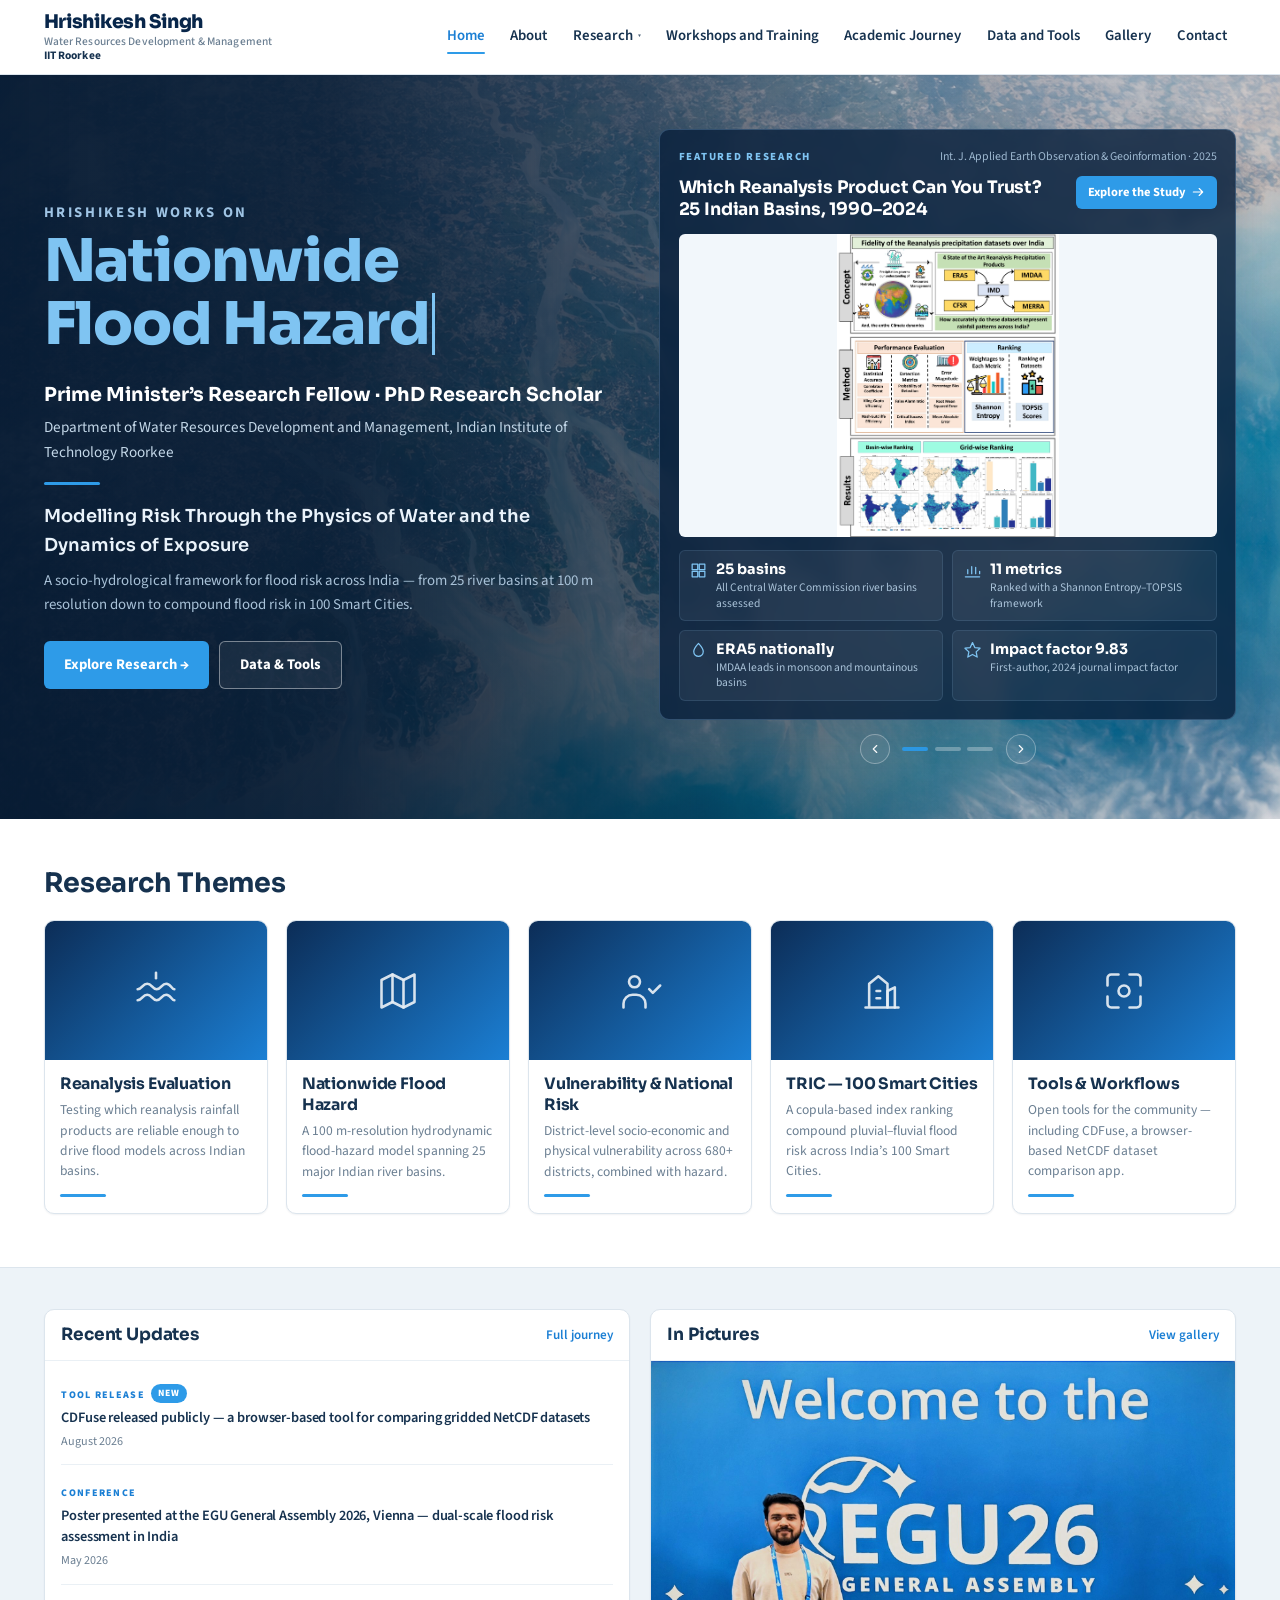
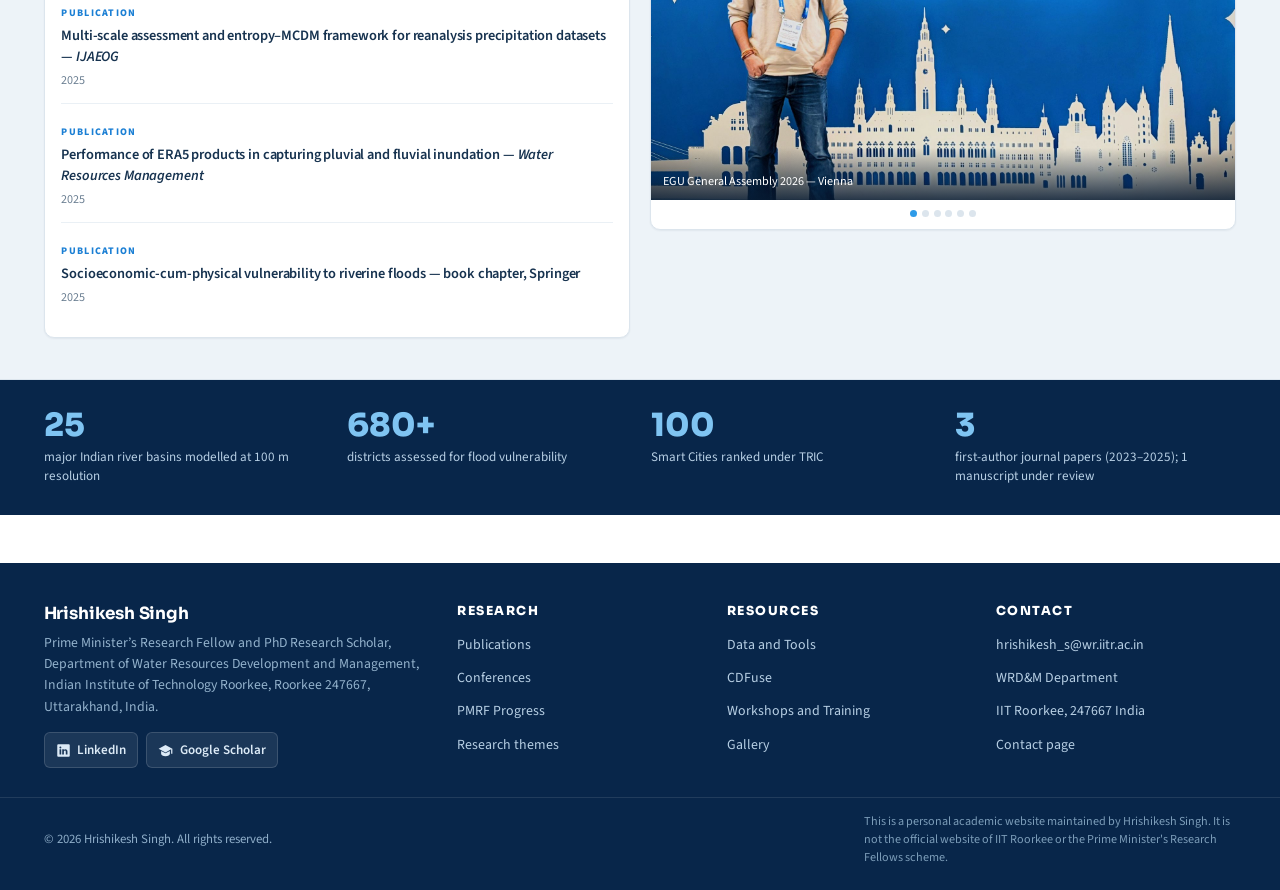
==== index.html @ 4cdbd637 "Rebuild the site in the CRaWL lab visual language Adopts the lab site's design system across all ten" ====
<!DOCTYPE html>
<html lang="en">
<head>
<meta charset="UTF-8">
<meta name="viewport" content="width=device-width, initial-scale=1.0">
<title>Hrishikesh Singh — PMRF Scholar, IIT Roorkee</title>
<meta name="description" content="Personal academic website of Hrishikesh Singh, Prime Minister's Research Fellow and PhD scholar, Department of Water Resources Development and Management, IIT Roorkee. Flood-risk modelling, hydrodynamic simulation and socio-hydrological vulnerability across India.">
<link rel="stylesheet" href="css/style.css">
</head>
<body>
<header class="site-header">
  <div class="nav-inner">
    <div class="site-title">
      <a href="index.html">Hrishikesh Singh</a>
      <span class="affil">Water Resources Development &amp; Management<br><b>IIT Roorkee</b></span>
    </div>
    <button class="nav-toggle" aria-label="Toggle navigation" aria-expanded="false">&#9776;</button>
    <nav class="main-nav">
      <ul>
        <li><a href="index.html" class="active">Home</a></li>
        <li><a href="about.html">About</a></li>
        <li class="has-dropdown">
          <button type="button" class="dropdown-toggle" aria-expanded="false" aria-haspopup="true">Research <span class="caret" aria-hidden="true">&#9662;</span></button>
          <ul class="dropdown-menu">
            <li><a href="publications.html">Publications</a></li>
            <li><a href="conferences.html">Conferences</a></li>
            <li><a href="pmrf-progress.html">PMRF Progress</a></li>
          </ul>
        </li>
        <li><a href="workshops.html">Workshops and Training</a></li>
        <li><a href="academic-journey.html">Academic Journey</a></li>
        <li><a href="data-tools.html">Data and Tools</a></li>
        <li><a href="gallery.html">Gallery</a></li>
        <li><a href="contact.html">Contact</a></li>
      </ul>
    </nav>
  </div>
</header>

<main id="main" class="home-main">

<!-- ===================== Hero ===================== -->
<section class="hero-photo" style="--hero-img: url('/assets/header.png');">
  <div class="hero-photo-inner">

    <div>
      <h1 class="kinetic">
        <span class="kinetic-eyebrow">Hrishikesh works on</span>
        <span class="kinetic-line" id="heroRotate" aria-hidden="true"
              data-phrases='["Nationwide Flood Hazard","Hydrodynamic Flood Modelling","Socio-hydrological Vulnerability","Compound Urban Flood Risk","Hydroclimatic Extremes"]'>Nationwide Flood Hazard</span>
      </h1>
      <p class="sr-only">Hrishikesh Singh works on nationwide flood hazard modelling, hydrodynamic flood simulation, socio-hydrological vulnerability, compound urban flood risk, and hydroclimatic extremes.</p>

      <p class="hero-name">Prime Minister&rsquo;s Research Fellow &middot; PhD Research Scholar</p>
      <p class="hero-position">Department of Water Resources Development and Management, Indian Institute of Technology Roorkee</p>
      <hr class="hero-rule">
      <p class="hero-keywords">Modelling Risk Through the Physics of Water and the Dynamics of Exposure</p>
      <p class="hero-caption">A socio-hydrological framework for flood risk across India &mdash; from 25 river basins at 100&nbsp;m resolution down to compound flood risk in 100 Smart Cities.</p>

      <div class="hero-cta">
        <a href="publications.html" class="primary">Explore Research &rarr;</a>
        <a href="data-tools.html" class="outline">Data &amp; Tools</a>
      </div>
    </div>

    <!-- Featured research deck -->
    <div class="featured-deck">

      <article class="featured is-active" data-title="Reanalysis precipitation datasets over Indian basins">
        <div class="featured-body">
          <div class="featured-head">
            <span class="kicker">Featured Research</span>
            <span class="ref">Int. J. Applied Earth Observation &amp; Geoinformation &middot; 2025</span>
          </div>
          <div class="featured-title-row">
            <h2>Which Reanalysis Product Can You Trust?<br>25 Indian Basins, 1990&ndash;2024</h2>
            <a class="cta" href="https://doi.org/10.1016/j.jag.2025.104919" target="_blank" rel="noopener">Explore the Study
              <svg viewBox="0 0 24 24" fill="none" stroke="currentColor" stroke-width="2" stroke-linecap="round" stroke-linejoin="round"><path d="M4 12h16M14 6l6 6-6 6"/></svg></a>
          </div>
          <figure class="featured-figure">
            <img loading="lazy" decoding="async" src="assets/featured-research/ijaeog-figure.jpg" alt="Ranking of reanalysis precipitation datasets across Indian river basins" onerror="this.style.display='none'; this.nextElementSibling.style.display='flex';">
            <div class="fig-fallback">Figure &mdash; Singh &amp; Mohanty (2025), IJAEOG</div>
          </figure>
          <div class="stat-grid">
            <div class="stat">
              <svg viewBox="0 0 24 24" fill="none" stroke="currentColor" stroke-width="1.6" stroke-linecap="round" stroke-linejoin="round"><path d="M4 4h7v7H4zM13 4h7v7h-7zM4 13h7v7H4zM13 13h7v7h-7z"/></svg>
              <div><b>25 basins</b><span>All Central Water Commission river basins assessed</span></div>
            </div>
            <div class="stat">
              <svg viewBox="0 0 24 24" fill="none" stroke="currentColor" stroke-width="1.6" stroke-linecap="round" stroke-linejoin="round"><path d="M3 20h18M6 16v-5M11 16V7M16 16v-8M21 16v-3"/></svg>
              <div><b>11 metrics</b><span>Ranked with a Shannon Entropy&ndash;TOPSIS framework</span></div>
            </div>
            <div class="stat">
              <svg viewBox="0 0 24 24" fill="none" stroke="currentColor" stroke-width="1.6" stroke-linecap="round" stroke-linejoin="round"><path d="M12 3s6 6.4 6 10.4A6 6 0 016 13.4C6 9.4 12 3 12 3z"/></svg>
              <div><b>ERA5 nationally</b><span>IMDAA leads in monsoon and mountainous basins</span></div>
            </div>
            <div class="stat">
              <svg viewBox="0 0 24 24" fill="none" stroke="currentColor" stroke-width="1.6" stroke-linecap="round" stroke-linejoin="round"><path d="M12 2l2.9 6.3 6.6.8-4.9 4.6 1.3 6.6L12 17l-5.9 3.3 1.3-6.6L2.5 9.1l6.6-.8z"/></svg>
              <div><b>Impact factor 9.83</b><span>First-author, 2024 journal impact factor</span></div>
            </div>
          </div>
        </div>
      </article>

      <article class="featured" data-title="ERA5 for pluvial and fluvial inundation">
        <div class="featured-body">
          <div class="featured-head">
            <span class="kicker">Featured Research</span>
            <span class="ref">Water Resources Management &middot; 2025</span>
          </div>
          <div class="featured-title-row">
            <h2>Can ERA5 Reproduce Pluvial and Fluvial Inundation?<br>Resource-Constrained Flood-Prone Watersheds</h2>
            <a class="cta" href="https://doi.org/10.1007/s11269-025-04257-9" target="_blank" rel="noopener">Explore the Study
              <svg viewBox="0 0 24 24" fill="none" stroke="currentColor" stroke-width="2" stroke-linecap="round" stroke-linejoin="round"><path d="M4 12h16M14 6l6 6-6 6"/></svg></a>
          </div>
          <figure class="featured-figure">
            <img loading="lazy" decoding="async" src="assets/featured-research/wrm-figure.jpg" alt="Design flood hazard maps derived from ERA5 rainfall and GloFAS discharge" onerror="this.style.display='none'; this.nextElementSibling.style.display='flex';">
            <div class="fig-fallback">Figure &mdash; Singh &amp; Mohanty (2025), Water Resources Management</div>
          </figure>
          <div class="stat-grid">
            <div class="stat">
              <svg viewBox="0 0 24 24" fill="none" stroke="currentColor" stroke-width="1.6" stroke-linecap="round" stroke-linejoin="round"><circle cx="10.5" cy="10.5" r="6.5"/><path d="M15.5 15.5L21 21"/></svg>
              <div><b>Hit rate &gt; 0.8</b><span>Simulated extents validated against MODIS imagery</span></div>
            </div>
            <div class="stat">
              <svg viewBox="0 0 24 24" fill="none" stroke="currentColor" stroke-width="1.6" stroke-linecap="round" stroke-linejoin="round"><path d="M2 16c2.5 0 2.5-3 5-3s2.5 3 5 3 2.5-3 5-3 2.5 3 5 3"/><path d="M2 9c2.5 0 2.5-3 5-3s2.5 3 5 3 2.5-3 5-3 2.5 3 5 3"/></svg>
              <div><b>50, 100, 200 yr</b><span>Design flood-hazard maps as depth and momentum</span></div>
            </div>
            <div class="stat">
              <svg viewBox="0 0 24 24" fill="none" stroke="currentColor" stroke-width="1.6" stroke-linecap="round" stroke-linejoin="round"><rect x="3" y="4" width="18" height="17" rx="2"/><path d="M3 9h18M8 2v4M16 2v4"/></svg>
              <div><b>3 flood events</b><span>2006, 2008 and 2011 reconstructed in LISFLOOD-FP</span></div>
            </div>
            <div class="stat">
              <svg viewBox="0 0 24 24" fill="none" stroke="currentColor" stroke-width="1.6" stroke-linecap="round" stroke-linejoin="round"><path d="M4 19V5M4 19h16"/><path d="M8 15l3.5-4 3 2.5L20 7"/></svg>
              <div><b>ERA5 + GloFAS</b><span>Rainfall and discharge tested against station records</span></div>
            </div>
          </div>
        </div>
      </article>

      <article class="featured" data-title="Compound flood risk across 100 Smart Cities">
        <div class="featured-body">
          <div class="featured-head">
            <span class="kicker">Featured Research</span>
            <span class="ref">TRIC &middot; Under internal review</span>
          </div>
          <div class="featured-title-row">
            <h2>Ranking India&rsquo;s 100 Smart Cities by Flood Risk<br>A Tier-Based Compound Risk Index</h2>
            <a class="cta" href="about.html#research-themes">Read the Theme
              <svg viewBox="0 0 24 24" fill="none" stroke="currentColor" stroke-width="2" stroke-linecap="round" stroke-linejoin="round"><path d="M4 12h16M14 6l6 6-6 6"/></svg></a>
          </div>
          <figure class="featured-figure">
            <img loading="lazy" decoding="async" src="assets/featured-research/tric-figure.jpg" alt="Tier-based compound flood risk ranking of India's 100 Smart Cities" onerror="this.style.display='none'; this.nextElementSibling.style.display='flex';">
            <div class="fig-fallback">TRIC &mdash; Tier-based Risk Index for Cities</div>
          </figure>
          <div class="stat-grid">
            <div class="stat">
              <svg viewBox="0 0 24 24" fill="none" stroke="currentColor" stroke-width="1.6" stroke-linecap="round" stroke-linejoin="round"><path d="M3 21h18M5 21V8l5-4 5 4v13M9 21v-4h2v4"/><path d="M15 21V11l4-2v12"/></svg>
              <div><b>100 cities</b><span>Every Indian Smart City ranked on compound flood risk</span></div>
            </div>
            <div class="stat">
              <svg viewBox="0 0 24 24" fill="none" stroke="currentColor" stroke-width="1.6" stroke-linecap="round" stroke-linejoin="round"><circle cx="12" cy="6" r="3"/><path d="M6 21v-3a6 6 0 0112 0v3"/></svg>
              <div><b>10.35 million</b><span>People (7.64%) in High to Very High hazard zones</span></div>
            </div>
            <div class="stat">
              <svg viewBox="0 0 24 24" fill="none" stroke="currentColor" stroke-width="1.6" stroke-linecap="round" stroke-linejoin="round"><circle cx="12" cy="12" r="9"/><path d="M12 7v10M9.5 9.5h5M9.5 14.5h5"/></svg>
              <div><b>US$147.48 bn</b><span>GDP exposed (9.03%) across the hazard zones</span></div>
            </div>
            <div class="stat">
              <svg viewBox="0 0 24 24" fill="none" stroke="currentColor" stroke-width="1.6" stroke-linecap="round" stroke-linejoin="round"><path d="M3 20l6-7 4 4 3-4 5 7z"/><circle cx="8" cy="6" r="2"/></svg>
              <div><b>6 Tier-5 cities</b><span>Highest-risk set, with 27 Tier-4 cities behind them</span></div>
            </div>
          </div>
        </div>
      </article>

      <div class="deck-nav">
        <button type="button" class="deck-arrow deck-prev" aria-label="Previous study">
          <svg viewBox="0 0 24 24" fill="none" stroke="currentColor" stroke-width="2" stroke-linecap="round" stroke-linejoin="round"><path d="M15 18l-6-6 6-6"/></svg>
        </button>
        <div class="deck-dots"></div>
        <button type="button" class="deck-arrow deck-next" aria-label="Next study">
          <svg viewBox="0 0 24 24" fill="none" stroke="currentColor" stroke-width="2" stroke-linecap="round" stroke-linejoin="round"><path d="M9 6l6 6-6 6"/></svg>
        </button>
      </div>

    </div>
  </div>
</section>

<!-- ===================== Research themes ===================== -->
<section class="themes">
  <div class="wrap">
    <h2>Research Themes</h2>
    <div class="tcards">

      <a class="tcard" href="about.html#research-themes">
        <div class="tcard-fig">
          <svg viewBox="0 0 24 24" fill="none" stroke="currentColor" stroke-width="1.4" stroke-linecap="round" stroke-linejoin="round"><path d="M2 17c2.6 0 2.6-3 5.2-3s2.6 3 5.2 3 2.6-3 5.2-3 2.6 3 4.4 3"/><path d="M2 11c2.6 0 2.6-3 5.2-3s2.6 3 5.2 3 2.6-3 5.2-3 2.6 3 4.4 3"/><path d="M12 2v3"/></svg>
        </div>
        <div class="tcard-body">
          <h3>Reanalysis Evaluation</h3>
          <p>Testing which reanalysis rainfall products are reliable enough to drive flood models across Indian basins.</p>
          <span class="tcard-rule"></span>
        </div>
      </a>

      <a class="tcard" href="about.html#research-themes">
        <div class="tcard-fig">
          <svg viewBox="0 0 24 24" fill="none" stroke="currentColor" stroke-width="1.4" stroke-linecap="round" stroke-linejoin="round"><path d="M3 6l6-3 6 3 6-3v15l-6 3-6-3-6 3z"/><path d="M9 3v15M15 6v15"/></svg>
        </div>
        <div class="tcard-body">
          <h3>Nationwide Flood Hazard</h3>
          <p>A 100&nbsp;m-resolution hydrodynamic flood-hazard model spanning 25 major Indian river basins.</p>
          <span class="tcard-rule"></span>
        </div>
      </a>

      <a class="tcard" href="about.html#research-themes">
        <div class="tcard-fig">
          <svg viewBox="0 0 24 24" fill="none" stroke="currentColor" stroke-width="1.4" stroke-linecap="round" stroke-linejoin="round"><circle cx="9" cy="7" r="3"/><path d="M3 21v-2a5 5 0 015-5h2a5 5 0 015 5v2"/><path d="M17 11l2 2 4-4"/></svg>
        </div>
        <div class="tcard-body">
          <h3>Vulnerability &amp; National Risk</h3>
          <p>District-level socio-economic and physical vulnerability across 680+ districts, combined with hazard.</p>
          <span class="tcard-rule"></span>
        </div>
      </a>

      <a class="tcard" href="about.html#research-themes">
        <div class="tcard-fig">
          <svg viewBox="0 0 24 24" fill="none" stroke="currentColor" stroke-width="1.4" stroke-linecap="round" stroke-linejoin="round"><path d="M3 21h18M5 21V8l5-4 5 4v13"/><path d="M15 21V12l4-2v11"/><path d="M9 12h2M9 16h2"/></svg>
        </div>
        <div class="tcard-body">
          <h3>TRIC &mdash; 100 Smart Cities</h3>
          <p>A copula-based index ranking compound pluvial&ndash;fluvial flood risk across India&rsquo;s 100 Smart Cities.</p>
          <span class="tcard-rule"></span>
        </div>
      </a>

      <a class="tcard" href="data-tools.html">
        <div class="tcard-fig">
          <svg viewBox="0 0 24 24" fill="none" stroke="currentColor" stroke-width="1.4" stroke-linecap="round" stroke-linejoin="round"><path d="M9 3H5a2 2 0 00-2 2v4M15 3h4a2 2 0 012 2v4M9 21H5a2 2 0 01-2-2v-4M15 21h4a2 2 0 002-2v-4"/><circle cx="12" cy="12" r="3"/></svg>
        </div>
        <div class="tcard-body">
          <h3>Tools &amp; Workflows</h3>
          <p>Open tools for the community &mdash; including CDFuse, a browser-based NetCDF dataset comparison app.</p>
          <span class="tcard-rule"></span>
        </div>
      </a>

    </div>
  </div>
</section>

<!-- ===================== Updates and pictures ===================== -->
<section class="band">
  <div class="wrap panels">

    <div class="panel">
      <div class="panel-head">
        <h2>Recent Updates</h2>
        <a href="academic-journey.html">Full journey</a>
      </div>
      <div class="panel-body">

        <div class="update">
          <span class="u-kicker">Tool release</span><span class="u-new">New</span>
          <h3>CDFuse released publicly &mdash; a browser-based tool for comparing gridded NetCDF datasets</h3>
          <p class="u-date">August 2026</p>
        </div>

        <div class="update">
          <span class="u-kicker">Conference</span>
          <h3>Poster presented at the EGU General Assembly 2026, Vienna &mdash; dual-scale flood risk assessment in India</h3>
          <p class="u-date">May 2026</p>
        </div>

        <div class="update">
          <span class="u-kicker">Publication</span>
          <h3>Multi-scale assessment and entropy&ndash;MCDM framework for reanalysis precipitation datasets &mdash; <em>IJAEOG</em></h3>
          <p class="u-date">2025</p>
        </div>

        <div class="update">
          <span class="u-kicker">Publication</span>
          <h3>Performance of ERA5 products in capturing pluvial and fluvial inundation &mdash; <em>Water Resources Management</em></h3>
          <p class="u-date">2025</p>
        </div>

        <div class="update">
          <span class="u-kicker">Publication</span>
          <h3>Socioeconomic-cum-physical vulnerability to riverine floods &mdash; book chapter, Springer</h3>
          <p class="u-date">2025</p>
        </div>

      </div>
    </div>

    <div class="panel">
      <div class="panel-head">
        <h2>In Pictures</h2>
        <a href="gallery.html">View gallery</a>
      </div>
      <div class="shots">
        <figure class="is-active">
          <img loading="lazy" decoding="async" src="assets/gallery/photos/conferences-training/egu26-2026-welcome-wall.jpg" alt="At the EGU General Assembly 2026 welcome wall, Vienna">
          <figcaption>EGU General Assembly 2026 &mdash; Vienna</figcaption>
        </figure>
        <figure>
          <img loading="lazy" decoding="async" src="assets/gallery/photos/conferences-training/egu25-2025-poster-session.jpg" alt="Presenting a poster at the EGU General Assembly 2025">
          <figcaption>Presenting at EGU 2025 &mdash; Vienna</figcaption>
        </figure>
        <figure>
          <img loading="lazy" decoding="async" src="assets/gallery/photos/conferences-training/icrc-cordex-2023-presentation.jpg" alt="Presenting at ICRC-CORDEX 2023, Trieste">
          <figcaption>ICRC-CORDEX 2023 &mdash; Trieste</figcaption>
        </figure>
        <figure>
          <img loading="lazy" decoding="async" src="assets/gallery/photos/conferences-training/raster-2023-group-photo-1.jpg" alt="RASTER 2023 workshop participants and organisers at IIT Roorkee">
          <figcaption>RASTER 2023 workshop &mdash; IIT Roorkee</figcaption>
        </figure>
        <figure>
          <img loading="lazy" decoding="async" src="assets/gallery/photos/field-visits/raster-2023-haridwar-field-trip.jpg" alt="RASTER 2023 field trip to Haridwar">
          <figcaption>Field trip to Haridwar &mdash; RASTER 2023</figcaption>
        </figure>
        <figure>
          <img loading="lazy" decoding="async" src="assets/gallery/photos/sports-cocurricular/water-warriors-sangram-cricket.jpg" alt="Water Warriors, the WRDM departmental cricket team">
          <figcaption>Water Warriors &mdash; Sangram tournament</figcaption>
        </figure>
      </div>
      <div class="shot-dots"></div>
    </div>

  </div>
</section>

<!-- ===================== At a glance ===================== -->
<section class="stats-band">
  <div class="stats-band-inner">
    <div class="stat-item"><span class="num">25</span><span class="label">major Indian river basins modelled at 100&nbsp;m resolution</span></div>
    <div class="stat-item"><span class="num">680+</span><span class="label">districts assessed for flood vulnerability</span></div>
    <div class="stat-item"><span class="num">100</span><span class="label">Smart Cities ranked under TRIC</span></div>
    <div class="stat-item"><span class="num">3</span><span class="label">first-author journal papers (2023&ndash;2025); 1 manuscript under review</span></div>
  </div>
</section>

</main>

<footer class="site-footer">
  <div class="foot-grid">

    <div class="foot-brand">
      <h3>Hrishikesh Singh</h3>
      <p>Prime Minister&rsquo;s Research Fellow and PhD Research Scholar, Department of Water Resources Development and Management, Indian Institute of Technology Roorkee, Roorkee 247667, Uttarakhand, India.</p>
      <div class="footer-social">
        <a href="https://www.linkedin.com/in/hrishikesh-singh-049377238/" target="_blank" rel="noopener">
          <svg viewBox="0 0 24 24" aria-hidden="true"><path d="M20.45 2H3.55A1.55 1.55 0 0 0 2 3.55v16.9A1.55 1.55 0 0 0 3.55 22h16.9A1.55 1.55 0 0 0 22 20.45V3.55A1.55 1.55 0 0 0 20.45 2zM8.34 18.34H5.67v-8.4h2.67zM7 8.75a1.55 1.55 0 1 1 0-3.1 1.55 1.55 0 0 1 0 3.1zm11.34 9.59h-2.67v-4.4c0-1.24-.45-1.9-1.36-1.9-.83 0-1.36.56-1.58 1.1a2 2 0 0 0-.1.71v4.49h-2.67s.03-7.3 0-8.4h2.67v1.24a2.65 2.65 0 0 1 2.41-1.33c1.76 0 3.3 1.15 3.3 3.62z"/></svg>
          LinkedIn
        </a>
        <a href="https://scholar.google.com/citations?user=8gPMWowAAAAJ&hl=en" target="_blank" rel="noopener">
          <svg viewBox="0 0 24 24" aria-hidden="true"><path d="M12 3 1 9l11 6 9-4.91V17h2V9L12 3zm0 13.5L5 12.79V17c0 2.21 3.13 4 7 4s7-1.79 7-4v-4.21l-7 3.71z"/></svg>
          Google Scholar
        </a>
      </div>
    </div>

    <div class="foot-col">
      <h4>Research</h4>
      <ul>
        <li><a href="publications.html">Publications</a></li>
        <li><a href="conferences.html">Conferences</a></li>
        <li><a href="pmrf-progress.html">PMRF Progress</a></li>
        <li><a href="about.html#research-themes">Research themes</a></li>
      </ul>
    </div>

    <div class="foot-col">
      <h4>Resources</h4>
      <ul>
        <li><a href="data-tools.html">Data and Tools</a></li>
        <li><a href="https://cdfuse.streamlit.app" target="_blank" rel="noopener">CDFuse</a></li>
        <li><a href="workshops.html">Workshops and Training</a></li>
        <li><a href="gallery.html">Gallery</a></li>
      </ul>
    </div>

    <div class="foot-col">
      <h4>Contact</h4>
      <ul>
        <li><a href="mailto:hrishikesh_s@wr.iitr.ac.in">hrishikesh_s@wr.iitr.ac.in</a></li>
        <li><span>WRD&amp;M Department</span></li>
        <li><span>IIT Roorkee, 247667 India</span></li>
        <li><a href="contact.html">Contact page</a></li>
      </ul>
    </div>

  </div>

  <div class="foot-bottom">
    <p class="footer-copy">&copy; 2026 Hrishikesh Singh. All rights reserved.</p>
    <p class="footer-disclaimer">This is a personal academic website maintained by Hrishikesh Singh. It is not the official website of IIT Roorkee or the Prime Minister's Research Fellows scheme.</p>
  </div>
</footer>

<script src="js/main.js"></script>
<script src="js/home.js"></script>
</body>
</html>
---- css/style.css ----
/* ==========================================================================
   Hrishikesh Singh — personal academic site
   Visual language follows the CRaWL lab site (IIT Roorkee): Sora display
   type over Source Sans 3 body text, a navy/blue palette, 10px radii and a
   1400px measure.

   Structure
     1  Tokens and base
     2  Header and navigation
     3  Hero (home) and page heroes
     4  Home: featured research deck
     5  Home: research themes
     6  Home: panels band (updates, pictures)
     7  Content components (cards, tags, buttons, tables, notices)
     8  Publications
     9  Gallery and lightbox
    10  Footer
    11  Responsive
   ========================================================================== */

@import url("https://fonts.googleapis.com/css2?family=Source+Sans+3:ital,wght@0,300..800;1,300..800&family=Sora:wght@400;600;700;800&display=swap");

/* --------------------------------------------------------------------------
   1  Tokens and base
   -------------------------------------------------------------------------- */

:root {
  --navy-900: #08264A;
  --navy-800: #0C2D57;
  --navy-700: #12395F;
  --navy-600: #17365D;
  --blue: #2E9BE8;
  --blue-600: #1B7FD4;
  --blue-300: #7FC4F2;
  --ink: #16324F;
  --body: #465A6E;
  --muted: #6B7F92;
  --line: #DCE5ED;
  --line-soft: #EAF0F5;
  --panel: #EDF3F8;
  --white: #fff;
  --amber: #B5761F;
  --amber-soft: #F6ECDD;

  --wrap: 1400px;
  --gutter: clamp(18px, 3.4vw, 48px);
  --r: 10px;
  --r-sm: 6px;

  --font: "Source Sans 3", "Segoe UI", system-ui, -apple-system, sans-serif;
  --font-display: "Sora", "Source Sans 3", system-ui, sans-serif;

  --shadow-sm: 0 1px 2px rgba(8, 38, 74, .06);
  --shadow: 0 6px 18px rgba(8, 38, 74, .08);
  --shadow-lg: 0 14px 38px rgba(8, 38, 74, .14);
}

* { box-sizing: border-box; }

html { scroll-behavior: smooth; }

body {
  margin: 0;
  font-family: var(--font);
  font-size: 16.5px;
  line-height: 1.62;
  color: var(--body);
  background: var(--white);
  -webkit-font-smoothing: antialiased;
}

h1, h2, h3, h4 {
  font-family: var(--font-display);
  color: var(--ink);
  line-height: 1.22;
  margin: 0 0 .55rem;
  letter-spacing: -.01em;
}
h1 { font-size: clamp(1.9rem, 3.4vw, 2.6rem); font-weight: 800; }
h2 { font-size: clamp(1.35rem, 2.1vw, 1.72rem); font-weight: 700; }
h3 { font-size: 1.1rem; font-weight: 600; }

p { margin: 0 0 .9rem; }

a { color: var(--blue-600); text-decoration: none; }
a:hover { text-decoration: underline; }

img { max-width: 100%; }

.wrap {
  max-width: var(--wrap);
  margin: 0 auto;
  padding-inline: var(--gutter);
}

main {
  max-width: var(--wrap);
  margin: 0 auto;
  padding: 2.6rem var(--gutter) 3.5rem;
}

main > section { margin-bottom: 2.8rem; }

/* The home page runs edge to edge: its sections carry their own .wrap, so
   main must not impose the measure or the gutter here. */
main.home-main {
  max-width: none;
  padding: 0;
}
main.home-main > section { margin-bottom: 0; }

/* Section headings on interior pages carry a short blue rule. */
main section > h2 {
  position: relative;
  padding-bottom: .55rem;
  margin-bottom: 1.1rem;
}
main section > h2::after {
  content: "";
  position: absolute;
  left: 0; bottom: 0;
  width: 54px; height: 3px;
  background: var(--blue);
  border-radius: 2px;
}

.sr-only {
  position: absolute; width: 1px; height: 1px;
  padding: 0; margin: -1px; overflow: hidden;
  clip: rect(0 0 0 0); white-space: nowrap; border: 0;
}

/* --------------------------------------------------------------------------
   2  Header and navigation
   -------------------------------------------------------------------------- */

.site-header {
  position: sticky;
  top: 0;
  z-index: 300;
  background: var(--white);
  border-bottom: 1px solid var(--line);
  box-shadow: var(--shadow-sm);
}

.nav-inner {
  max-width: var(--wrap);
  margin: 0 auto;
  padding: .7rem var(--gutter);
  display: flex;
  align-items: center;
  justify-content: space-between;
  gap: 1rem;
}

.site-title {
  display: flex;
  flex-direction: column;
  line-height: 1.18;
}
.site-title a {
  font-family: var(--font-display);
  font-size: 1.18rem;
  font-weight: 800;
  color: var(--navy-900);
  letter-spacing: -.015em;
}
.site-title a:hover { text-decoration: none; }
.site-title .affil {
  font-size: .715rem;
  color: var(--muted);
  font-weight: 500;
  letter-spacing: .01em;
  margin-top: 2px;
}
.site-title .affil b {
  color: var(--ink);
  font-weight: 700;
}

.nav-toggle {
  display: none;
  background: none;
  border: 1px solid var(--line);
  color: var(--ink);
  border-radius: var(--r-sm);
  padding: .4rem .6rem;
  font-size: 1.05rem;
  cursor: pointer;
  line-height: 1;
}

nav.main-nav ul {
  list-style: none;
  display: flex;
  align-items: center;
  flex-wrap: wrap;
  gap: .1rem .35rem;
  margin: 0;
  padding: 0;
}

nav.main-nav a,
nav.main-nav .dropdown-toggle {
  display: inline-flex;
  align-items: center;
  gap: .3rem;
  font-family: var(--font);
  font-size: .925rem;
  font-weight: 600;
  color: var(--ink);
  padding: .5rem .62rem;
  border-radius: var(--r-sm);
  border: none;
  background: none;
  cursor: pointer;
  white-space: nowrap;
  line-height: 1.4;
  position: relative;
}

nav.main-nav a:hover,
nav.main-nav .dropdown-toggle:hover {
  color: var(--blue-600);
  background: var(--line-soft);
  text-decoration: none;
}

/* Active item gets a blue underline bar, as on the lab site. */
nav.main-nav a.active,
nav.main-nav .dropdown-toggle.active {
  color: var(--blue-600);
}
nav.main-nav a.active::after,
nav.main-nav .dropdown-toggle.active::after {
  content: "";
  position: absolute;
  left: .62rem; right: .62rem; bottom: .1rem;
  height: 2px;
  background: var(--blue);
  border-radius: 2px;
}

nav.main-nav .caret { font-size: .62em; opacity: .75; }

/* Dropdown. Selectors are prefixed with nav.main-nav so they outrank the
   base `nav.main-nav ul { display:flex }` rule above. */
nav.main-nav li.has-dropdown { position: relative; }

nav.main-nav ul.dropdown-menu {
  display: none;
  position: absolute;
  top: 100%;
  left: 0;
  min-width: 13rem;
  background: var(--white);
  border: 1px solid var(--line);
  border-radius: var(--r);
  box-shadow: var(--shadow-lg);
  padding: .35rem 0;
  margin: 0;
  z-index: 320;
  flex-direction: column;
}
nav.main-nav li.has-dropdown.open > ul.dropdown-menu { display: block; }
nav.main-nav ul.dropdown-menu li { display: block; }
nav.main-nav ul.dropdown-menu a {
  display: block;
  padding: .52rem 1rem;
  border-radius: 0;
  font-weight: 500;
  white-space: nowrap;
}
nav.main-nav ul.dropdown-menu a:hover { background: var(--panel); }
nav.main-nav ul.dropdown-menu a.active::after { display: none; }
nav.main-nav ul.dropdown-menu a.active {
  background: var(--panel);
  font-weight: 700;
}

/* --------------------------------------------------------------------------
   3  Hero
   -------------------------------------------------------------------------- */

/* Home hero: full-bleed photo, dark gradient from the left, content over it.
   The per-page photo comes in through --hero-img (set inline) rather than a
   background-image attribute, which would override this gradient layer. */
.hero-photo {
  position: relative;
  min-height: 560px;
  display: flex;
  align-items: center;
  background-image:
    linear-gradient(90deg, rgba(6, 26, 50, .97) 0%, rgba(6, 26, 50, .90) 26%, rgba(6, 26, 50, .62) 50%, rgba(6, 26, 50, .26) 72%, rgba(6, 26, 50, .06) 100%),
    var(--hero-img, none);
  background-color: var(--navy-900);
  background-size: cover;
  background-position: center;
  overflow: hidden;
}

.hero-photo-inner {
  max-width: var(--wrap);
  margin: 0 auto;
  padding: 3.4rem var(--gutter);
  width: 100%;
  display: grid;
  grid-template-columns: minmax(0, 1fr) minmax(0, 1fr);
  gap: clamp(1.5rem, 3vw, 3rem);
  align-items: center;
}

/* Kinetic headline — eyebrow above, rotating phrase below. */
.kinetic { margin: 0; }
.kinetic-eyebrow {
  display: block;
  font-family: var(--font);
  font-size: clamp(13px, 1.15vw, 17px);
  font-weight: 700;
  letter-spacing: .18em;
  text-transform: uppercase;
  color: #9FC4E4;
  margin-bottom: .5rem;
}
.kinetic-line {
  display: block;
  font-family: var(--font-display);
  font-size: clamp(32px, 4.6vw, 64px);
  font-weight: 800;
  letter-spacing: -.02em;
  line-height: 1.06;
  color: var(--blue-300);
  min-height: 2.2em;
  text-wrap: balance;
}
.kinetic-line .cursor {
  display: inline-block;
  width: .06em;
  margin-left: .04em;
  background: var(--blue-300);
  animation: cursor-blink 1.05s steps(1) infinite;
}
@keyframes cursor-blink { 50% { opacity: 0; } }

@media (prefers-reduced-motion: reduce) {
  .kinetic-line .cursor { animation: none; }
}

.hero-name {
  font-family: var(--font-display);
  font-size: clamp(1.05rem, 1.5vw, 1.3rem);
  font-weight: 700;
  color: #fff;
  margin: 1.2rem 0 .3rem;
}
.hero-position {
  font-size: .95rem;
  color: #C3D7E8;
  margin: 0 0 1.1rem;
  max-width: 34rem;
}
.hero-rule {
  width: 56px; height: 3px;
  background: var(--blue);
  border: none;
  border-radius: 2px;
  margin: 0 0 1.1rem;
}
.hero-keywords {
  font-family: var(--font-display);
  font-size: clamp(1rem, 1.4vw, 1.2rem);
  font-weight: 600;
  color: #EAF3FB;
  margin: 0 0 .5rem;
}
.hero-caption {
  font-size: .93rem;
  color: #A9C2D8;
  margin: 0 0 1.5rem;
  max-width: 36rem;
}

.hero-cta { display: flex; flex-wrap: wrap; gap: .65rem; }
.hero-cta a {
  display: inline-flex;
  align-items: center;
  gap: .45rem;
  font-size: .92rem;
  font-weight: 700;
  padding: .7rem 1.25rem;
  border-radius: var(--r-sm);
  text-decoration: none !important;
  transition: background .16s ease, transform .16s ease;
}
.hero-cta a.primary { background: var(--blue); color: #fff !important; }
.hero-cta a.primary:hover { background: var(--blue-600); transform: translateY(-1px); }
.hero-cta a.outline {
  background: rgba(255, 255, 255, .06);
  color: #fff !important;
  border: 1px solid rgba(255, 255, 255, .42);
}
.hero-cta a.outline:hover { background: rgba(255, 255, 255, .15); }

/* Interior page hero — compact band, title only. */
.hero-photo.compact {
  min-height: 210px;
  background-image:
    linear-gradient(90deg, rgba(6, 26, 50, .96) 0%, rgba(6, 26, 50, .86) 30%, rgba(6, 26, 50, .55) 62%, rgba(6, 26, 50, .2) 100%),
    var(--hero-img, none);
}
.hero-photo.compact .hero-photo-inner {
  display: block;
  padding: 2.4rem var(--gutter);
}
.hero-photo.compact h1 { color: #fff; font-size: clamp(1.7rem, 3vw, 2.3rem); margin: 0; }

/* Legacy plain hero kept so any page without a photo still renders. */
.hero {
  background: linear-gradient(120deg, var(--navy-900), var(--navy-700));
  color: #fff;
  padding: 2.6rem var(--gutter);
}
.hero h1, .page-hero h1 { color: #fff; }
.page-hero { padding: 2.2rem var(--gutter); }

/* --------------------------------------------------------------------------
   4  Home: featured research deck
   -------------------------------------------------------------------------- */

.featured-deck { position: relative; min-width: 0; }

.featured {
  display: none;
  background: rgba(9, 32, 60, .82);
  border: 1px solid rgba(126, 173, 214, .3);
  border-radius: var(--r);
  backdrop-filter: blur(7px);
  -webkit-backdrop-filter: blur(7px);
  box-shadow: var(--shadow-lg);
  overflow: hidden;
}
.featured.is-active { display: block; }

.featured-body { padding: 1.05rem 1.15rem 1.15rem; }

.featured-head {
  display: flex;
  align-items: center;
  justify-content: space-between;
  gap: .75rem;
  margin-bottom: .6rem;
}
.featured-head .kicker {
  font-size: .68rem;
  font-weight: 800;
  letter-spacing: .16em;
  text-transform: uppercase;
  color: var(--blue-300);
}
.featured-head .ref { font-size: .74rem; color: #9DB8D0; }

.featured-title-row {
  display: flex;
  align-items: flex-start;
  justify-content: space-between;
  gap: 1rem;
  margin-bottom: .8rem;
}
.featured-title-row h2 {
  font-size: clamp(1rem, 1.35vw, 1.2rem);
  font-weight: 700;
  color: #fff;
  margin: 0;
  line-height: 1.32;
}
.featured-title-row .cta {
  flex: 0 0 auto;
  display: inline-flex;
  align-items: center;
  gap: .35rem;
  font-size: .78rem;
  font-weight: 700;
  color: #fff !important;
  background: var(--blue);
  padding: .42rem .75rem;
  border-radius: var(--r-sm);
  text-decoration: none !important;
  white-space: nowrap;
}
.featured-title-row .cta:hover { background: var(--blue-600); }
.featured-title-row .cta svg { width: 14px; height: 14px; }

/* Journal figures are usually tall multi-panel plates, so they are fitted
   whole rather than cropped — a centre-crop of a portrait figure shows a
   meaningless slice. The pale backing matches typical figure whites. */
.featured-figure {
  margin: 0 0 .85rem;
  border-radius: var(--r-sm);
  overflow: hidden;
  background: #F2F7FB;
  aspect-ratio: 16 / 9;
}
.featured-figure img {
  display: block;
  width: 100%; height: 100%;
  object-fit: contain;
}
.featured-figure .fig-fallback {
  display: none;
  width: 100%; height: 100%;
  align-items: center;
  justify-content: center;
  text-align: center;
  padding: 1rem;
  font-size: .8rem;
  color: #9DB8D0;
}

/* Four key numbers under each featured study. */
.stat-grid {
  display: grid;
  grid-template-columns: repeat(2, minmax(0, 1fr));
  gap: .55rem;
}
.stat-grid .stat {
  display: flex;
  align-items: flex-start;
  gap: .5rem;
  background: rgba(255, 255, 255, .055);
  border: 1px solid rgba(126, 173, 214, .16);
  border-radius: var(--r-sm);
  padding: .55rem .6rem;
}
.stat-grid .stat svg {
  flex: 0 0 auto;
  width: 19px; height: 19px;
  color: var(--blue-300);
  margin-top: 1px;
}
.stat-grid .stat b {
  display: block;
  font-family: var(--font-display);
  font-size: .9rem;
  font-weight: 700;
  color: #fff;
  line-height: 1.25;
}
.stat-grid .stat span {
  display: block;
  font-size: .72rem;
  color: #A9C2D8;
  line-height: 1.35;
  margin-top: 2px;
}

/* Deck controls */
.deck-nav {
  display: flex;
  align-items: center;
  justify-content: center;
  gap: .8rem;
  margin-top: .9rem;
}
.deck-dots { display: flex; gap: .4rem; }
.deck-dots button {
  width: 26px; height: 4px;
  padding: 0;
  border: none;
  border-radius: 2px;
  background: rgba(255, 255, 255, .3);
  cursor: pointer;
  transition: background .16s ease;
}
.deck-dots button[aria-current="true"] { background: var(--blue); }
.deck-arrow {
  width: 30px; height: 30px;
  display: inline-flex;
  align-items: center;
  justify-content: center;
  border: 1px solid rgba(255, 255, 255, .34);
  border-radius: 50%;
  background: rgba(255, 255, 255, .06);
  color: #fff;
  cursor: pointer;
}
.deck-arrow:hover { background: rgba(255, 255, 255, .18); }
.deck-arrow svg { width: 14px; height: 14px; }

/* --------------------------------------------------------------------------
   5  Home: research themes
   -------------------------------------------------------------------------- */

.themes { padding: 3rem 0 .5rem; }
.themes > .wrap > h2 { margin-bottom: 1.3rem; }

.tcards {
  display: grid;
  grid-template-columns: repeat(auto-fit, minmax(215px, 1fr));
  gap: 1.1rem;
}

.tcard {
  display: flex;
  flex-direction: column;
  background: var(--white);
  border: 1px solid var(--line);
  border-radius: var(--r);
  overflow: hidden;
  box-shadow: var(--shadow-sm);
  transition: transform .18s ease, box-shadow .18s ease;
  color: inherit;
}
a.tcard:hover {
  transform: translateY(-3px);
  box-shadow: var(--shadow);
  text-decoration: none;
}

.tcard-fig {
  aspect-ratio: 16 / 10;
  background: linear-gradient(135deg, var(--navy-800), var(--blue-600));
  display: flex;
  align-items: center;
  justify-content: center;
  color: rgba(255, 255, 255, .92);
}
.tcard-fig img { width: 100%; height: 100%; object-fit: cover; display: block; }
.tcard-fig svg { width: 44px; height: 44px; opacity: .9; }

.tcard-body {
  padding: .85rem .95rem 1rem;
  display: flex;
  flex-direction: column;
  flex: 1 1 auto;
}
.tcard-body h3 {
  font-size: .985rem;
  font-weight: 700;
  color: var(--ink);
  margin: 0 0 .35rem;
  line-height: 1.32;
}
.tcard-body p {
  font-size: .845rem;
  color: var(--muted);
  margin: 0 0 .75rem;
  line-height: 1.5;
}
.tcard-rule {
  margin-top: auto;
  width: 46px; height: 3px;
  background: var(--blue);
  border-radius: 2px;
}

/* --------------------------------------------------------------------------
   6  Home: panels band
   -------------------------------------------------------------------------- */

.band {
  background: var(--panel);
  border-block: 1px solid var(--line);
  padding: 2.6rem 0;
  margin-top: 2.8rem;
}

.panels {
  display: grid;
  grid-template-columns: repeat(auto-fit, minmax(320px, 1fr));
  gap: 1.2rem;
  align-items: start;
}

.panel {
  background: var(--white);
  border: 1px solid var(--line);
  border-radius: var(--r);
  box-shadow: var(--shadow-sm);
  overflow: hidden;
}
.panel-head {
  display: flex;
  align-items: center;
  justify-content: space-between;
  gap: .75rem;
  padding: .9rem 1.05rem;
  border-bottom: 1px solid var(--line-soft);
}
.panel-head h2 {
  font-size: 1.06rem;
  font-weight: 700;
  margin: 0;
  padding: 0;
}
.panel-head h2::after { display: none; }
.panel-head a { font-size: .82rem; font-weight: 600; }

.panel-body { padding: .35rem 1.05rem 1rem; }

/* Recent updates list */
.update {
  padding: .8rem 0;
  border-bottom: 1px solid var(--line-soft);
}
.update:last-child { border-bottom: none; }
.update .u-kicker {
  display: inline-block;
  font-size: .63rem;
  font-weight: 800;
  letter-spacing: .13em;
  text-transform: uppercase;
  color: var(--blue-600);
  margin-bottom: .3rem;
}
.update .u-kicker.is-award { color: var(--amber); }
.update h3 {
  font-family: var(--font);
  font-size: .9rem;
  font-weight: 600;
  color: var(--ink);
  margin: 0 0 .2rem;
  line-height: 1.45;
}
.update .u-date { font-size: .76rem; color: var(--muted); margin: 0; }
.update .u-new {
  display: inline-block;
  font-size: .6rem;
  font-weight: 800;
  letter-spacing: .1em;
  text-transform: uppercase;
  color: #fff;
  background: var(--blue);
  border-radius: 999px;
  padding: .1rem .45rem;
  margin-left: .35rem;
  vertical-align: 2px;
}

/* Photo carousel */
.shots {
  position: relative;
  aspect-ratio: 4 / 3;
  background: var(--panel);
  overflow: hidden;
}
.shots figure {
  position: absolute;
  inset: 0;
  margin: 0;
  opacity: 0;
  transition: opacity .5s ease;
}
.shots figure.is-active { opacity: 1; }
.shots img { width: 100%; height: 100%; object-fit: cover; display: block; }
.shots figcaption {
  position: absolute;
  left: 0; right: 0; bottom: 0;
  padding: 1.5rem .8rem .55rem;
  font-size: .76rem;
  color: #fff;
  background: linear-gradient(transparent, rgba(6, 26, 50, .85));
}
.shot-dots {
  display: flex;
  justify-content: center;
  flex-wrap: wrap;
  gap: .3rem;
  padding: .6rem 1rem .8rem;
}
.shot-dots button {
  width: 7px; height: 7px;
  padding: 0;
  border: none;
  border-radius: 50%;
  background: var(--line);
  cursor: pointer;
}
.shot-dots button[aria-current="true"] { background: var(--blue); }

/* --------------------------------------------------------------------------
   7  Content components
   -------------------------------------------------------------------------- */

.card {
  background: var(--white);
  border: 1px solid var(--line);
  border-left: 3px solid var(--blue);
  border-radius: var(--r-sm);
  padding: 1rem 1.2rem;
  margin-bottom: 1rem;
  box-shadow: var(--shadow-sm);
}
.card h3 { margin-top: 0; }

.card-grid {
  display: grid;
  grid-template-columns: repeat(auto-fit, minmax(270px, 1fr));
  gap: 1rem;
}
.card-grid .card { margin-bottom: 0; }

.meta-line {
  font-size: .875rem;
  color: var(--muted);
  margin: .3rem 0;
  line-height: 1.55;
}
.meta-line strong { color: var(--ink); }

.placeholder-note {
  font-size: .875rem;
  color: var(--muted);
  font-style: italic;
}

.tag {
  display: inline-block;
  font-size: .7rem;
  font-weight: 700;
  letter-spacing: .04em;
  text-transform: uppercase;
  background: #E3F1FC;
  color: var(--blue-600);
  padding: .17rem .55rem;
  border-radius: 999px;
  margin-right: .35rem;
}
.tag.amber { background: var(--amber-soft); color: var(--amber); }

.btn {
  display: inline-block;
  font-size: .86rem;
  font-weight: 700;
  background: var(--blue);
  color: #fff !important;
  padding: .45rem 1rem;
  border-radius: var(--r-sm);
  margin: .2rem .4rem .2rem 0;
  text-decoration: none !important;
  transition: background .16s ease;
}
.btn:hover { background: var(--blue-600); }
.btn.secondary {
  background: transparent;
  color: var(--blue-600) !important;
  border: 1px solid var(--blue);
}
.btn.secondary:hover { background: #E3F1FC; }

.notice {
  background: var(--panel);
  border-left: 3px solid var(--blue);
  border-radius: var(--r-sm);
  padding: .8rem 1rem;
  font-size: .88rem;
  color: var(--body);
}
.notice.muted { border-left-color: var(--line); color: var(--muted); }

.data-table {
  width: 100%;
  border-collapse: collapse;
  font-size: .875rem;
  background: var(--white);
  border: 1px solid var(--line);
  border-radius: var(--r-sm);
  overflow: hidden;
}
.data-table th, .data-table td {
  padding: .6rem .8rem;
  text-align: left;
  border-bottom: 1px solid var(--line-soft);
  vertical-align: top;
}
.data-table th {
  background: var(--panel);
  color: var(--ink);
  font-weight: 700;
}
.data-table tr:last-child td { border-bottom: none; }

/* Home: about split, stats band, featured cards (kept from the previous
   layout so the sections can still be used on interior pages). */
.about-split {
  display: grid;
  grid-template-columns: minmax(0, 280px) minmax(0, 1fr);
  gap: clamp(1.2rem, 3vw, 2.6rem);
  align-items: start;
}
.about-portrait img {
  width: 100%;
  border-radius: var(--r);
  border: 1px solid var(--line);
  box-shadow: var(--shadow);
}
.keyword-pills { display: flex; flex-wrap: wrap; gap: .45rem; margin-top: 1rem; }
.pill {
  font-size: .78rem;
  font-weight: 600;
  background: var(--panel);
  color: var(--ink);
  border: 1px solid var(--line);
  border-radius: 999px;
  padding: .28rem .75rem;
}

.stats-band { background: var(--navy-900); color: #fff; }
.stats-band-inner {
  max-width: var(--wrap);
  margin: 0 auto;
  padding: 1.8rem var(--gutter);
  display: grid;
  grid-template-columns: repeat(auto-fit, minmax(180px, 1fr));
  gap: 1.4rem;
}
.stat-item { text-align: left; }
.stat-item .num {
  display: block;
  font-family: var(--font-display);
  font-size: 2rem;
  font-weight: 800;
  color: var(--blue-300);
  line-height: 1;
}
.stat-item .label {
  display: block;
  font-size: .82rem;
  color: #B7CFE4;
  margin-top: .4rem;
  line-height: 1.45;
}

.featured-grid {
  display: grid;
  grid-template-columns: repeat(auto-fit, minmax(300px, 1fr));
  gap: 1.2rem;
}
.featured-card {
  display: block;
  background: var(--white);
  border: 1px solid var(--line);
  border-radius: var(--r);
  overflow: hidden;
  box-shadow: var(--shadow-sm);
  color: inherit;
  transition: transform .18s ease, box-shadow .18s ease;
}
.featured-card:hover {
  transform: translateY(-4px);
  box-shadow: var(--shadow);
  text-decoration: none;
}
.featured-img { position: relative; aspect-ratio: 16 / 9; background: var(--panel); }
.featured-img img { width: 100%; height: 100%; object-fit: cover; display: block; }
.img-fallback {
  width: 100%; height: 100%;
  align-items: center; justify-content: center;
  text-align: center; padding: 1rem;
  font-size: .85rem; color: var(--muted);
}
.featured-icon {
  position: absolute;
  right: .7rem; bottom: .7rem;
  width: 34px; height: 34px;
  border-radius: 50%;
  background: var(--blue);
  display: flex; align-items: center; justify-content: center;
}
.featured-icon svg { width: 18px; height: 18px; fill: #fff; }
.featured-body h3 { margin-bottom: .35rem; }
.featured-body p { font-size: .88rem; color: var(--muted); margin: 0; }
.featured-card .featured-body { padding: .9rem 1.05rem 1.1rem; }
.featured-more { margin-top: 1.1rem; }
.featured-more a { font-weight: 700; }

/* --------------------------------------------------------------------------
   8  Publications
   -------------------------------------------------------------------------- */

.pub-toolbar {
  display: flex;
  flex-wrap: wrap;
  align-items: center;
  gap: .6rem;
  margin-bottom: 1.2rem;
  padding: .7rem .9rem;
  background: var(--panel);
  border: 1px solid var(--line);
  border-radius: var(--r-sm);
}
.pub-toolbar label { font-size: .85rem; font-weight: 700; color: var(--ink); }
.pub-toolbar select,
.sort-dir {
  font-family: var(--font);
  font-size: .85rem;
  padding: .38rem .6rem;
  border: 1px solid var(--line);
  border-radius: var(--r-sm);
  background: var(--white);
  color: var(--ink);
  cursor: pointer;
}

.pub-timeline { list-style: none; margin: 0; padding: 0 0 0 1.4rem; position: relative; }
.pub-timeline::before {
  content: "";
  position: absolute;
  left: 4px; top: .4rem; bottom: .4rem;
  width: 2px;
  background: var(--line);
}
.pub-timeline-item { position: relative; margin-bottom: 1.4rem; }
.pub-timeline-item::before {
  content: "";
  position: absolute;
  left: -1.4rem; top: .35rem;
  width: 10px; height: 10px;
  border-radius: 50%;
  background: var(--dot-color, var(--blue));
  border: 2px solid var(--white);
  box-shadow: 0 0 0 2px var(--line);
}
.pub-year {
  font-family: var(--font-display);
  font-size: .82rem;
  font-weight: 700;
  color: var(--blue-600);
  margin: 0 0 .4rem;
  letter-spacing: .04em;
}

.pub-card {
  display: grid;
  grid-template-columns: 92px minmax(0, 1fr);
  gap: 1rem;
  background: var(--white);
  border: 1px solid var(--line);
  border-radius: var(--r-sm);
  padding: .95rem 1.1rem;
  box-shadow: var(--shadow-sm);
}
.pub-cover { border-radius: 4px; overflow: hidden; background: var(--panel); align-self: start; }
.pub-cover img { width: 100%; display: block; }
.cover-fallback {
  display: flex;
  align-items: center; justify-content: center;
  text-align: center;
  min-height: 110px;
  padding: .5rem;
  font-size: .68rem;
  color: var(--muted);
}
.pub-body p { margin: 0 0 .5rem; font-size: .92rem; }
.pub-badges { display: flex; flex-wrap: wrap; gap: .4rem; margin-bottom: .5rem; }
.pub-badge {
  font-size: .71rem;
  font-weight: 600;
  background: var(--panel);
  color: var(--body);
  border: 1px solid var(--line);
  border-radius: 999px;
  padding: .16rem .6rem;
}
.pub-badge.if { background: #E3F1FC; color: var(--blue-600); border-color: #C5E2F7; }
.pub-badge.cite { background: var(--amber-soft); color: var(--amber); border-color: #EBD9BF; }

/* --------------------------------------------------------------------------
   9  Gallery and lightbox
   -------------------------------------------------------------------------- */

.gallery-grid {
  display: grid;
  grid-template-columns: repeat(auto-fill, minmax(150px, 1fr));
  gap: .65rem;
  margin-top: 1rem;
}
.gallery-grid:empty { display: none; }

.gallery-item {
  display: block;
  width: 100%;
  padding: 0;
  border: 1px solid var(--line);
  border-radius: var(--r-sm);
  overflow: hidden;
  background: var(--panel);
  cursor: pointer;
  line-height: 0;
  transition: transform .16s ease, box-shadow .16s ease;
}
.gallery-item:hover,
.gallery-item:focus-visible {
  transform: translateY(-2px);
  box-shadow: var(--shadow);
}
.gallery-item img {
  display: block;
  width: 100%;
  aspect-ratio: 4 / 3;
  object-fit: cover;
}

.gallery-videos figure {
  margin: 0;
  border-radius: var(--r-sm);
  overflow: hidden;
  background: #000;
  border: 1px solid var(--line);
}
.gallery-videos .video-frame { position: relative; width: 100%; aspect-ratio: 16 / 9; }
.gallery-videos video,
.gallery-videos iframe { position: absolute; inset: 0; width: 100%; height: 100%; border: 0; }
.gallery-videos figcaption {
  padding: .5rem .7rem;
  font-size: .82rem;
  color: var(--muted);
  background: var(--white);
}

.lightbox {
  display: none;
  position: fixed;
  inset: 0;
  z-index: 500;
  background: rgba(6, 26, 50, .94);
  padding: 4rem 1.5rem 2rem;
  text-align: center;
}
.lightbox.open { display: block; }
.lightbox img {
  max-width: min(92vw, 1150px);
  max-height: 78vh;
  border-radius: var(--r-sm);
  box-shadow: 0 12px 40px rgba(0, 0, 0, .5);
}
.lightbox-caption {
  color: #DCEAF6;
  font-size: .93rem;
  margin: 1rem auto 0;
  max-width: 700px;
}
.lightbox-close {
  position: absolute;
  top: 1.2rem; right: 1.5rem;
  background: none;
  border: 1px solid rgba(255, 255, 255, .4);
  color: #fff;
  width: 2.4rem; height: 2.4rem;
  border-radius: 50%;
  font-size: 1.3rem;
  line-height: 1;
  cursor: pointer;
}
.lightbox-close:hover { background: rgba(255, 255, 255, .14); }

.lightbox-nav {
  position: absolute;
  top: 50%;
  z-index: 501;
  display: flex;
  align-items: center; justify-content: center;
  background: rgba(0, 0, 0, .35);
  border: none;
  color: #fff;
  width: 2.8rem; height: 2.8rem;
  border-radius: 50%;
  padding: 0;
  cursor: pointer;
}
.lightbox-nav svg { width: 1.5rem; height: 1.5rem; }
.lightbox-nav:hover { background: rgba(255, 255, 255, .2); }
.lightbox-nav[hidden] { display: none; }
.lightbox-prev { left: 1rem; transform: translateY(-50%) scaleX(-1); }
.lightbox-next { right: 1rem; transform: translateY(-50%); }

/* --------------------------------------------------------------------------
   10  Footer
   -------------------------------------------------------------------------- */

.site-footer {
  background: var(--navy-900);
  color: #B7CFE4;
  margin-top: 3rem;
}

.foot-grid {
  max-width: var(--wrap);
  margin: 0 auto;
  padding: 2.6rem var(--gutter) 1.8rem;
  display: grid;
  grid-template-columns: minmax(0, 1.6fr) repeat(3, minmax(0, 1fr));
  gap: 1.8rem;
}
.foot-brand h3 {
  font-family: var(--font-display);
  font-size: 1.05rem;
  font-weight: 700;
  color: #fff;
  margin: 0 0 .5rem;
}
.foot-brand p { font-size: .86rem; color: #93B2CC; margin: 0 0 .5rem; line-height: 1.55; }

.foot-col h4 {
  font-size: .78rem;
  font-weight: 800;
  letter-spacing: .12em;
  text-transform: uppercase;
  color: #fff;
  margin: 0 0 .7rem;
}
.foot-col ul { list-style: none; margin: 0; padding: 0; }
.foot-col li { margin-bottom: .42rem; }
.foot-col a, .foot-col span {
  font-size: .87rem;
  color: #B7CFE4;
}
.foot-col a:hover { color: #fff; }

.footer-social {
  display: flex;
  flex-wrap: wrap;
  gap: .5rem;
  margin-top: .9rem;
}
.footer-social a {
  display: inline-flex;
  align-items: center;
  gap: .4rem;
  font-size: .82rem;
  font-weight: 600;
  color: #DCEAF6;
  background: rgba(255, 255, 255, .08);
  border: 1px solid rgba(255, 255, 255, .14);
  border-radius: var(--r-sm);
  padding: .4rem .7rem;
}
.footer-social a:hover { background: rgba(255, 255, 255, .17); text-decoration: none; }
.footer-social svg { width: 15px; height: 15px; fill: currentColor; }

.foot-bottom {
  max-width: var(--wrap);
  margin: 0 auto;
  padding: .9rem var(--gutter) 1.4rem;
  border-top: 1px solid rgba(255, 255, 255, .1);
  display: flex;
  flex-wrap: wrap;
  gap: .6rem 1.2rem;
  align-items: center;
  justify-content: space-between;
}
.footer-copy { font-size: .8rem; color: #8FAEC9; margin: 0; }
.footer-disclaimer {
  font-size: .76rem;
  color: #7B9CB8;
  margin: 0;
  max-width: 62ch;
  line-height: 1.5;
}

/* --------------------------------------------------------------------------
   11  Responsive
   -------------------------------------------------------------------------- */

@media (max-width: 1080px) {
  .hero-photo-inner { grid-template-columns: minmax(0, 1fr); }
  .hero-photo { min-height: auto; }
  .featured-deck { margin-top: 1.6rem; }
  .foot-grid { grid-template-columns: repeat(2, minmax(0, 1fr)); }
}

@media (max-width: 860px) {
  .about-split { grid-template-columns: minmax(0, 1fr); }
  .about-portrait { max-width: 260px; }
  .pub-card { grid-template-columns: minmax(0, 1fr); }
  .pub-cover { max-width: 92px; }
}

@media (max-width: 760px) {
  .nav-toggle { display: inline-block; }
  nav.main-nav { display: none; width: 100%; }
  nav.main-nav.open { display: block; }
  .nav-inner { flex-wrap: wrap; }
  nav.main-nav ul { flex-direction: column; align-items: stretch; gap: 0; width: 100%; padding-top: .5rem; }
  nav.main-nav a, nav.main-nav .dropdown-toggle {
    width: 100%;
    justify-content: space-between;
    border-bottom: 1px solid var(--line-soft);
    border-radius: 0;
    padding: .7rem .2rem;
  }
  nav.main-nav a.active::after,
  nav.main-nav .dropdown-toggle.active::after { display: none; }
  nav.main-nav ul.dropdown-menu {
    position: static;
    border: none;
    box-shadow: none;
    padding: 0 0 0 1rem;
    min-width: 0;
  }
  nav.main-nav ul.dropdown-menu a { padding: .6rem .2rem; }

  .stat-grid { grid-template-columns: minmax(0, 1fr); }
  .featured-title-row { flex-direction: column; align-items: flex-start; gap: .55rem; }
  .foot-grid { grid-template-columns: minmax(0, 1fr); gap: 1.4rem; }
  .lightbox-nav { width: 2.2rem; height: 2.2rem; }
  .lightbox-nav svg { width: 1.2rem; height: 1.2rem; }
  .lightbox-prev { left: .4rem; }
  .lightbox-next { right: .4rem; }
}

@media (max-width: 520px) {
  /* Reserve roughly two wrapped lines so the rotating phrase does not shove
     the page around. min-height only sets a floor, so a longer phrase still
     shows in full. */
  .kinetic-line { min-height: 2.5em; }
  .tcards { grid-template-columns: minmax(0, 1fr); }
  .panels { grid-template-columns: minmax(0, 1fr); }
}

@media (prefers-reduced-motion: reduce) {
  * { animation-duration: .01ms !important; transition-duration: .01ms !important; }
  html { scroll-behavior: auto; }
}
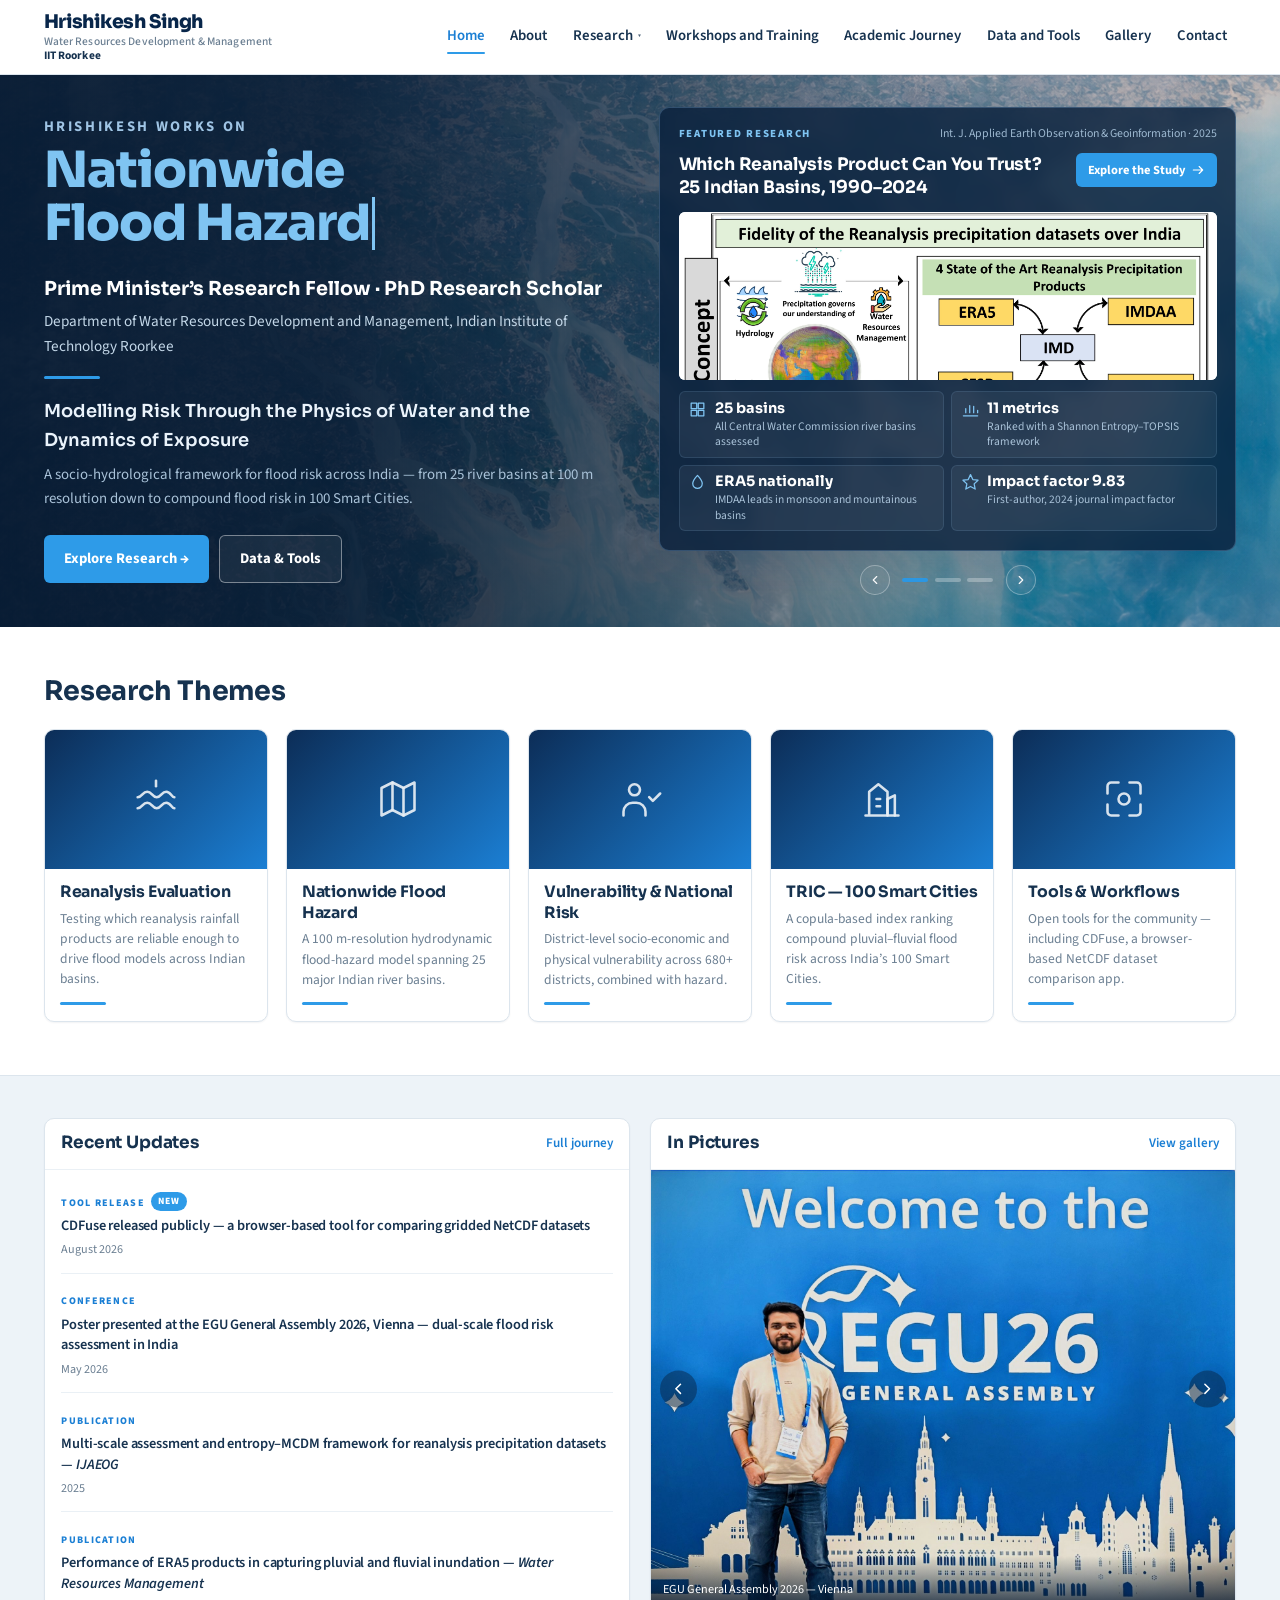
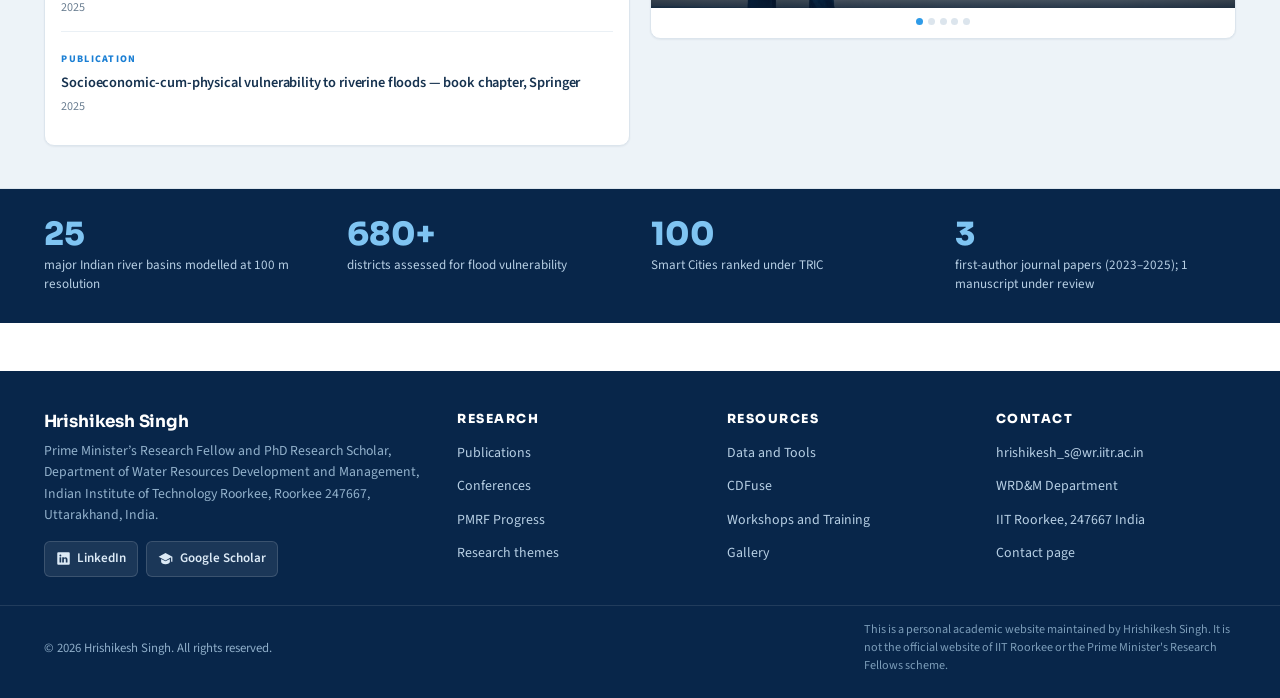
==== commit b66b3498: "Add step controls to the In Pictures carousel and set its five photos Previous and next buttons now " ====
--- a/index.html
+++ b/index.html
@@ -308,25 +308,28 @@
           <figcaption>EGU General Assembly 2026 &mdash; Vienna</figcaption>
         </figure>
         <figure>
-          <img loading="lazy" decoding="async" src="assets/gallery/photos/conferences-training/egu25-2025-poster-session.jpg" alt="Presenting a poster at the EGU General Assembly 2025">
-          <figcaption>Presenting at EGU 2025 &mdash; Vienna</figcaption>
+          <img loading="lazy" decoding="async" src="assets/gallery/photos/conferences-training/raster-2023-opening-assembly.jpg" alt="Opening session of the RASTER 2023 workshop at IIT Roorkee">
+          <figcaption>RASTER 2023 workshop, opening session &mdash; IIT Roorkee</figcaption>
         </figure>
         <figure>
-          <img loading="lazy" decoding="async" src="assets/gallery/photos/conferences-training/icrc-cordex-2023-presentation.jpg" alt="Presenting at ICRC-CORDEX 2023, Trieste">
-          <figcaption>ICRC-CORDEX 2023 &mdash; Trieste</figcaption>
+          <img loading="lazy" decoding="async" src="assets/gallery/photos/conferences-training/bits-hyderabad-course-2024.jpg" alt="Urban Flood Modelling course at BITS Hyderabad with Prof. Nagesh Kumar">
+          <figcaption>Urban Flood Modelling course &mdash; BITS Hyderabad, with Prof. Nagesh Kumar</figcaption>
         </figure>
         <figure>
-          <img loading="lazy" decoding="async" src="assets/gallery/photos/conferences-training/raster-2023-group-photo-1.jpg" alt="RASTER 2023 workshop participants and organisers at IIT Roorkee">
-          <figcaption>RASTER 2023 workshop &mdash; IIT Roorkee</figcaption>
+          <img loading="lazy" decoding="async" src="assets/gallery/photos/conferences-training/icrc-cordex-2023-ictp-group-3.jpg" alt="With fellow delegates at ICTP during ICRC-CORDEX 2023, Trieste">
+          <figcaption>ICRC-CORDEX 2023, with fellow delegates &mdash; ICTP, Trieste</figcaption>
         </figure>
         <figure>
-          <img loading="lazy" decoding="async" src="assets/gallery/photos/field-visits/raster-2023-haridwar-field-trip.jpg" alt="RASTER 2023 field trip to Haridwar">
-          <figcaption>Field trip to Haridwar &mdash; RASTER 2023</figcaption>
+          <img loading="lazy" decoding="async" src="assets/gallery/photos/conferences-training/icrc-cordex-2023-ictp-entrance-solo.jpg" alt="At the ICTP entrance during ICRC-CORDEX 2023, Trieste">
+          <figcaption>ICRC-CORDEX 2023 &mdash; ICTP, Trieste</figcaption>
         </figure>
-        <figure>
-          <img loading="lazy" decoding="async" src="assets/gallery/photos/sports-cocurricular/water-warriors-sangram-cricket.jpg" alt="Water Warriors, the WRDM departmental cricket team">
-          <figcaption>Water Warriors &mdash; Sangram tournament</figcaption>
-        </figure>
+
+        <button type="button" class="shot-arrow shot-prev" aria-label="Previous photo">
+          <svg viewBox="0 0 24 24" fill="none" stroke="currentColor" stroke-width="2" stroke-linecap="round" stroke-linejoin="round"><path d="M15 18l-6-6 6-6"/></svg>
+        </button>
+        <button type="button" class="shot-arrow shot-next" aria-label="Next photo">
+          <svg viewBox="0 0 24 24" fill="none" stroke="currentColor" stroke-width="2" stroke-linecap="round" stroke-linejoin="round"><path d="M9 6l6 6-6 6"/></svg>
+        </button>
       </div>
       <div class="shot-dots"></div>
     </div>
--- a/css/style.css
+++ b/css/style.css
@@ -287,7 +287,7 @@
    background-image attribute, which would override this gradient layer. */
 .hero-photo {
   position: relative;
-  min-height: 560px;
+  min-height: 440px;
   display: flex;
   align-items: center;
   background-image:
@@ -302,7 +302,7 @@
 .hero-photo-inner {
   max-width: var(--wrap);
   margin: 0 auto;
-  padding: 3.4rem var(--gutter);
+  padding: 2rem var(--gutter);
   width: 100%;
   display: grid;
   grid-template-columns: minmax(0, 1fr) minmax(0, 1fr);
@@ -325,7 +325,7 @@
 .kinetic-line {
   display: block;
   font-family: var(--font-display);
-  font-size: clamp(32px, 4.6vw, 64px);
+  font-size: clamp(30px, 3.9vw, 52px);
   font-weight: 800;
   letter-spacing: -.02em;
   line-height: 1.06;
@@ -493,17 +493,23 @@
 /* Journal figures are usually tall multi-panel plates, so they are fitted
    whole rather than cropped — a centre-crop of a portrait figure shows a
    meaningless slice. The pale backing matches typical figure whites. */
+/* A shallow band so the hero never eats a whole screen. The image fills it
+   and is anchored to the top, because journal plates are tall multi-panel
+   figures whose first row reads best — fitting one whole into a band this
+   shallow would shrink it to a sliver. It is a visual cue here; the key
+   numbers below carry the substance and the paper carries the full figure. */
 .featured-figure {
-  margin: 0 0 .85rem;
+  margin: 0 0 .7rem;
   border-radius: var(--r-sm);
   overflow: hidden;
   background: #F2F7FB;
-  aspect-ratio: 16 / 9;
+  aspect-ratio: 16 / 5;
 }
 .featured-figure img {
   display: block;
   width: 100%; height: 100%;
-  object-fit: contain;
+  object-fit: cover;
+  object-position: center top;
 }
 .featured-figure .fig-fallback {
   display: none;
@@ -520,16 +526,16 @@
 .stat-grid {
   display: grid;
   grid-template-columns: repeat(2, minmax(0, 1fr));
-  gap: .55rem;
+  gap: .45rem;
 }
 .stat-grid .stat {
   display: flex;
   align-items: flex-start;
-  gap: .5rem;
+  gap: .45rem;
   background: rgba(255, 255, 255, .055);
   border: 1px solid rgba(126, 173, 214, .16);
   border-radius: var(--r-sm);
-  padding: .55rem .6rem;
+  padding: .42rem .55rem;
 }
 .stat-grid .stat svg {
   flex: 0 0 auto;
@@ -760,6 +766,32 @@
   color: #fff;
   background: linear-gradient(transparent, rgba(6, 26, 50, .85));
 }
+/* Overlaid step controls. They sit above the caption gradient, and stay
+   visible rather than hover-only so they are discoverable on touch. */
+.shot-arrow {
+  position: absolute;
+  top: 50%;
+  transform: translateY(-50%);
+  z-index: 2;
+  display: flex;
+  align-items: center;
+  justify-content: center;
+  width: 2.3rem;
+  height: 2.3rem;
+  padding: 0;
+  border: none;
+  border-radius: 50%;
+  background: rgba(8, 38, 74, .5);
+  color: #fff;
+  cursor: pointer;
+  transition: background .16s ease;
+}
+.shot-arrow:hover,
+.shot-arrow:focus-visible { background: rgba(8, 38, 74, .82); }
+.shot-arrow svg { width: 1.15rem; height: 1.15rem; }
+.shot-prev { left: .6rem; }
+.shot-next { right: .6rem; }
+
 .shot-dots {
   display: flex;
   justify-content: center;
@@ -1063,6 +1095,53 @@
 }
 .pub-badge.if { background: #E3F1FC; color: var(--blue-600); border-color: #C5E2F7; }
 .pub-badge.cite { background: var(--amber-soft); color: var(--amber); border-color: #EBD9BF; }
+
+/* --------------------------------------------------------------------------
+   8b  Conference venue map (Leaflet)
+   -------------------------------------------------------------------------- */
+
+#confMap {
+  height: 460px;
+  border-radius: var(--r);
+  overflow: hidden;
+  border: 1px solid var(--line);
+  background: var(--panel);
+  /* Keep the map under the sticky header and any open nav dropdown. */
+  z-index: 0;
+}
+
+.map-note {
+  margin: .75rem 0 0;
+  font-size: .85rem;
+  color: var(--muted);
+  line-height: 1.55;
+}
+
+/* Leaflet resets so the map inherits the site's type rather than its own. */
+.leaflet-container { font: inherit; }
+.leaflet-popup-content { font-size: .85rem; line-height: 1.5; color: var(--body); }
+.leaflet-popup-content b { color: var(--ink); }
+
+/* Our own English place labels beside each circle. Leaflet gives divIcons a
+   white box and border by default, which has to be cleared. */
+.conf-label {
+  background: none !important;
+  border: none !important;
+  white-space: nowrap;
+  pointer-events: none;
+}
+.conf-label span {
+  font-family: var(--font);
+  font-size: .74rem;
+  font-weight: 700;
+  color: var(--ink);
+  text-shadow:
+    0 0 3px #fff, 0 0 3px #fff, 0 0 3px #fff, 0 0 3px #fff;
+}
+
+@media (max-width: 820px) {
+  #confMap { height: 360px; }
+}
 
 /* --------------------------------------------------------------------------
    9  Gallery and lightbox
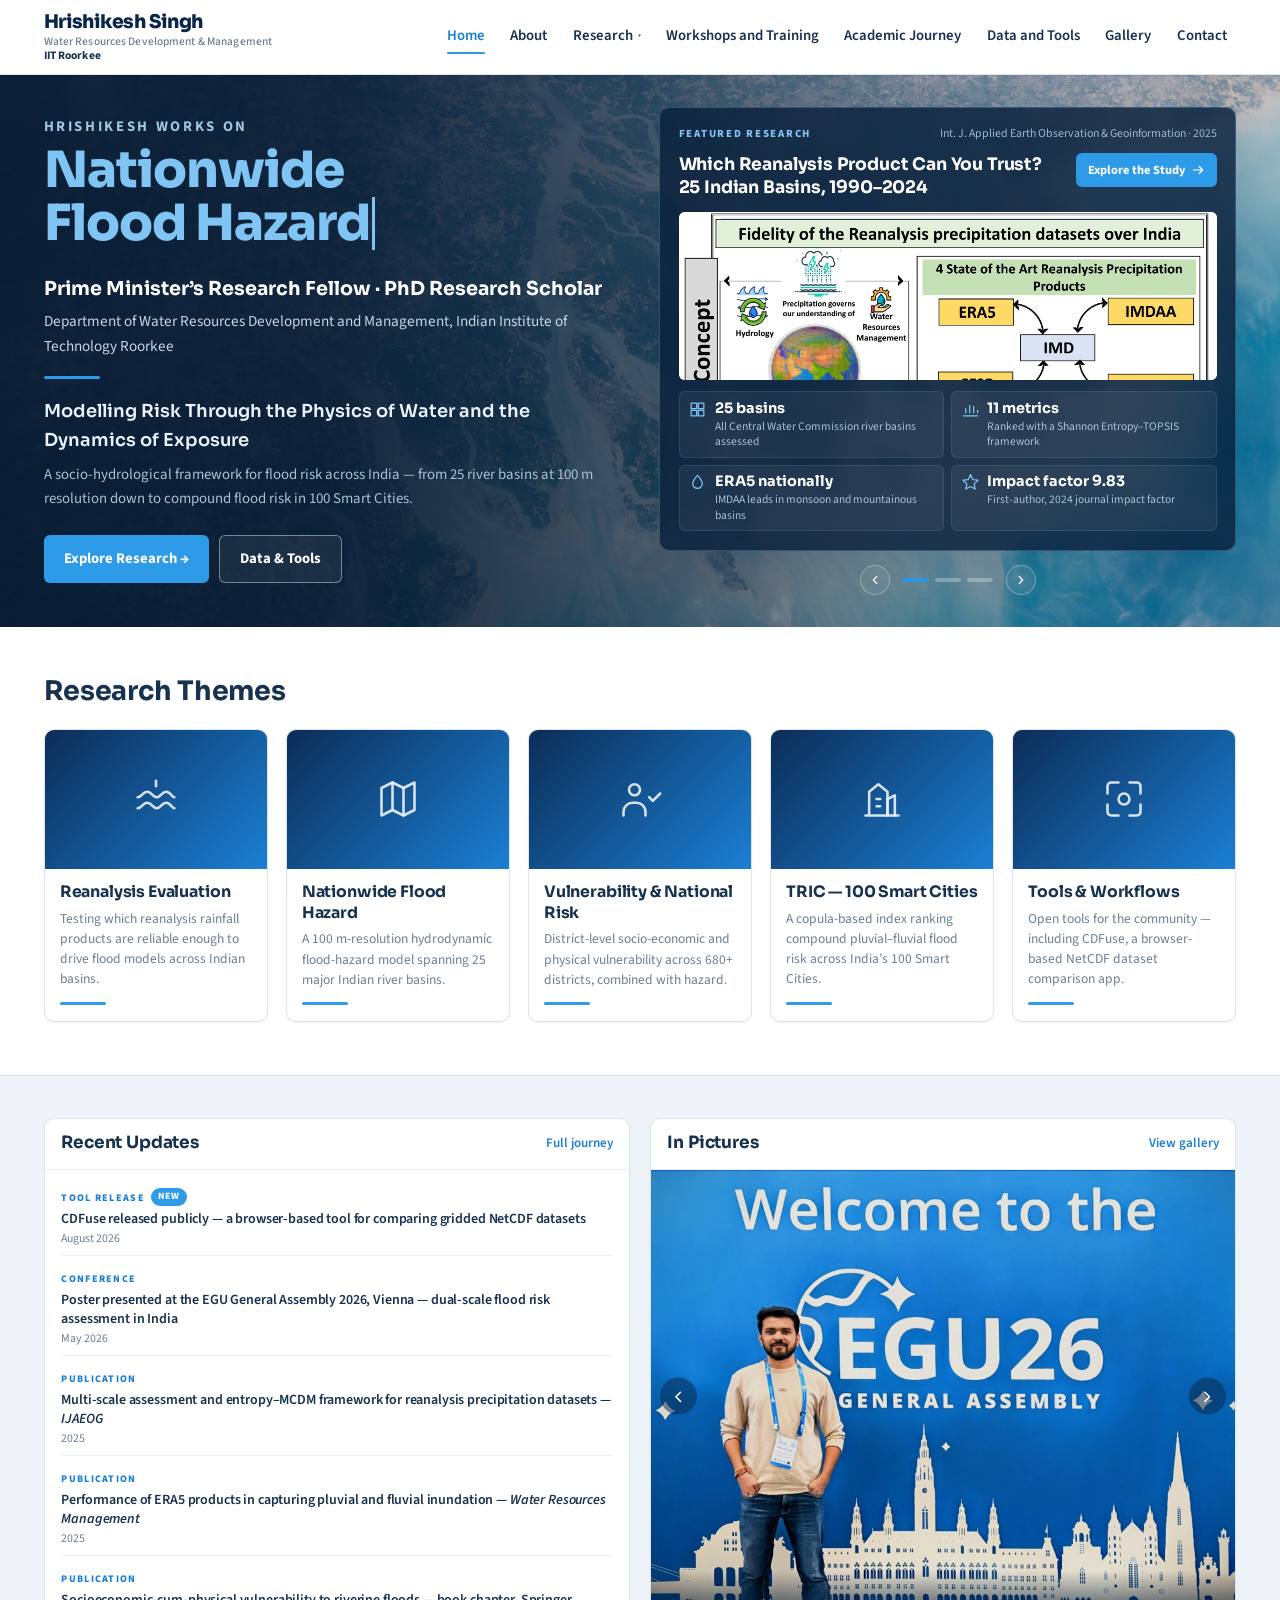
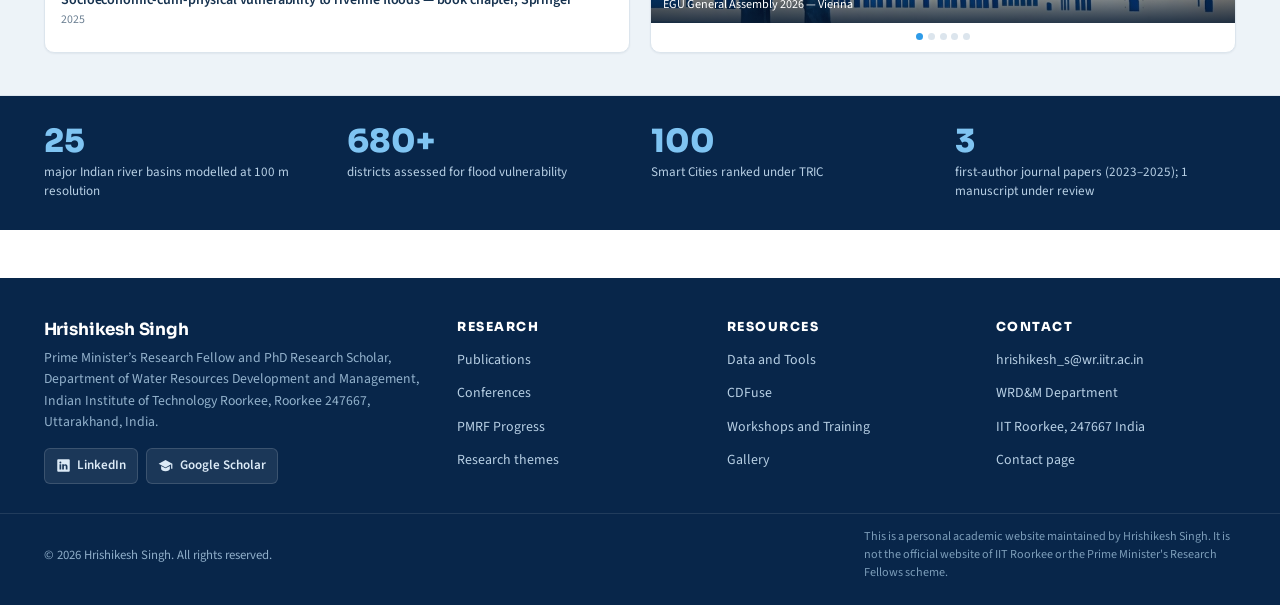
==== commit 942ca4dd: "Match the Recent Updates and In Pictures cards in height The two panels sat at their own natural hei" ====
--- a/index.html
+++ b/index.html
@@ -262,7 +262,7 @@
         <h2>Recent Updates</h2>
         <a href="academic-journey.html">Full journey</a>
       </div>
-      <div class="panel-body">
+      <div class="panel-body panel-body-fill">
 
         <div class="update">
           <span class="u-kicker">Tool release</span><span class="u-new">New</span>
--- a/css/style.css
+++ b/css/style.css
@@ -672,9 +672,13 @@
 
 .panels {
   display: grid;
-  grid-template-columns: repeat(auto-fit, minmax(320px, 1fr));
+  /* 440px rather than 320: the updates list needs a fixed amount of vertical
+     space whatever the width, so in a narrow two-column layout the photo has
+     to stretch to match it and ends up cropped to a portrait sliver. Stacking
+     a little earlier keeps the photo at its own ratio instead. */
+  grid-template-columns: repeat(auto-fit, minmax(440px, 1fr));
   gap: 1.2rem;
-  align-items: start;
+  /* Default stretch: both panels share one height per row. */
 }
 
 .panel {
@@ -683,6 +687,10 @@
   border-radius: var(--r);
   box-shadow: var(--shadow-sm);
   overflow: hidden;
+  /* A column so the body, or the photo, can absorb the leftover height
+     when the neighbouring panel is the taller of the two. */
+  display: flex;
+  flex-direction: column;
 }
 .panel-head {
   display: flex;
@@ -701,11 +709,22 @@
 .panel-head h2::after { display: none; }
 .panel-head a { font-size: .82rem; font-weight: 600; }
 
-.panel-body { padding: .35rem 1.05rem 1rem; }
-
-/* Recent updates list */
+.panel-body { padding: .35rem 1.05rem 1rem; flex: 1 1 auto; }
+
+/* Spreads a short list down the full card instead of leaving the slack at
+   the bottom, so a panel matched in height to a taller neighbour still looks
+   filled rather than cut off. */
+.panel-body-fill {
+  display: flex;
+  flex-direction: column;
+  justify-content: space-between;
+}
+
+/* Recent updates list. The vertical rhythm here is deliberately tight: all
+   five entries have to fit inside the height of the photo panel beside them,
+   so the band reads as two cards of one height with nothing to scroll. */
 .update {
-  padding: .8rem 0;
+  padding: .5rem 0;
   border-bottom: 1px solid var(--line-soft);
 }
 .update:last-child { border-bottom: none; }
@@ -716,18 +735,18 @@
   letter-spacing: .13em;
   text-transform: uppercase;
   color: var(--blue-600);
-  margin-bottom: .3rem;
+  margin-bottom: .18rem;
 }
 .update .u-kicker.is-award { color: var(--amber); }
 .update h3 {
   font-family: var(--font);
-  font-size: .9rem;
+  font-size: .875rem;
   font-weight: 600;
   color: var(--ink);
-  margin: 0 0 .2rem;
-  line-height: 1.45;
-}
-.update .u-date { font-size: .76rem; color: var(--muted); margin: 0; }
+  margin: 0 0 .12rem;
+  line-height: 1.35;
+}
+.update .u-date { font-size: .74rem; line-height: 1.4; color: var(--muted); margin: 0; }
 .update .u-new {
   display: inline-block;
   font-size: .6rem;
@@ -745,7 +764,10 @@
 /* Photo carousel */
 .shots {
   position: relative;
+  /* The ratio is the starting height; flex-grow lets the photo take up any
+     height left over when the updates panel beside it turns out taller. */
   aspect-ratio: 4 / 3;
+  flex: 1 1 auto;
   background: var(--panel);
   overflow: hidden;
 }
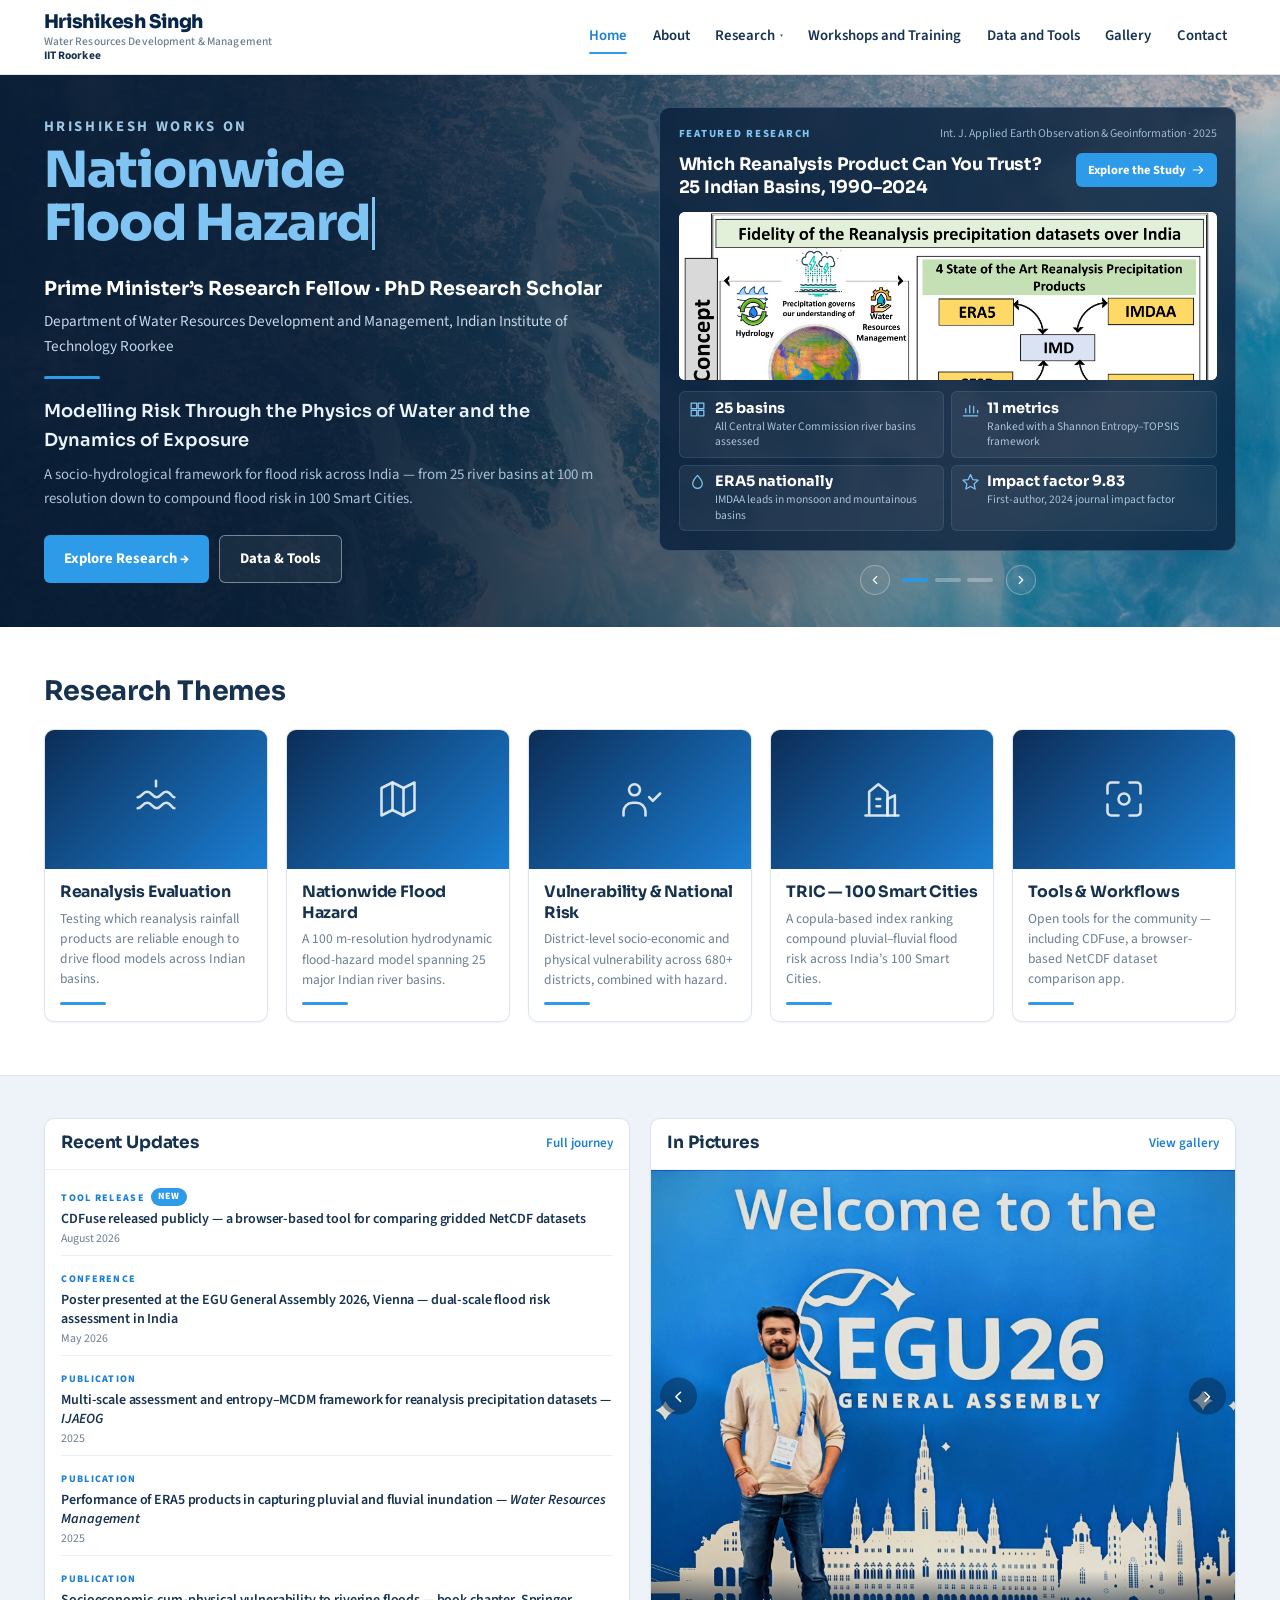
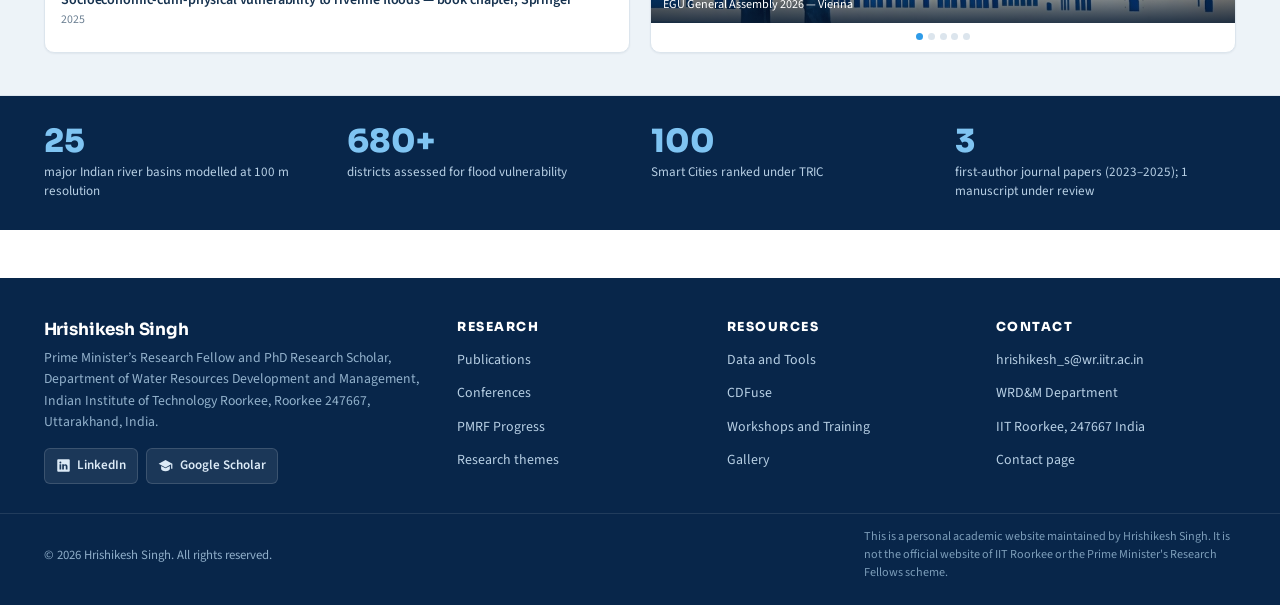
==== commit 30025952: "Rebuild About in the PI-page layout and fold in Academic Journey About was a single measured column " ====
--- a/index.html
+++ b/index.html
@@ -28,7 +28,6 @@
           </ul>
         </li>
         <li><a href="workshops.html">Workshops and Training</a></li>
-        <li><a href="academic-journey.html">Academic Journey</a></li>
         <li><a href="data-tools.html">Data and Tools</a></li>
         <li><a href="gallery.html">Gallery</a></li>
         <li><a href="contact.html">Contact</a></li>
@@ -260,7 +259,7 @@
     <div class="panel">
       <div class="panel-head">
         <h2>Recent Updates</h2>
-        <a href="academic-journey.html">Full journey</a>
+        <a href="about.html#journey">Full journey</a>
       </div>
       <div class="panel-body panel-body-fill">
 
--- a/css/style.css
+++ b/css/style.css
@@ -1026,6 +1026,212 @@
 .featured-card .featured-body { padding: .9rem 1.05rem 1.1rem; }
 .featured-more { margin-top: 1.1rem; }
 .featured-more a { font-weight: 700; }
+
+/* --------------------------------------------------------------------------
+   7b  Profile page
+
+   The About page runs as full-bleed bands like the home page rather than one
+   measured column, so the portrait, the bio and the timelines each get their
+   own strip and alternate tints can separate them.
+   -------------------------------------------------------------------------- */
+
+main.banded-main { max-width: none; padding: 0; }
+main.banded-main > section { margin-bottom: 0; }
+
+.section { padding: 2.9rem 0; }
+.section.tint { background: var(--panel); border-block: 1px solid var(--line); }
+
+.section-head { margin-bottom: 1.7rem; }
+.section-head h2 {
+  position: relative;
+  padding-bottom: .55rem;
+  margin: 0;
+}
+.section-head h2::after {
+  content: "";
+  position: absolute;
+  left: 0; bottom: 0;
+  width: 54px; height: 3px;
+  background: var(--blue);
+  border-radius: 2px;
+}
+.section-head p {
+  margin: .8rem 0 0;
+  max-width: 62ch;
+  font-size: .9rem;
+  color: var(--muted);
+}
+
+.crumb { font-size: .8rem; color: var(--blue-300); margin: 0 0 .5rem; }
+.crumb a { color: var(--blue-300); }
+.crumb a:hover { color: #fff; }
+
+/* Portrait column beside the bio. Stacks below 880px, where a 260px column
+   would leave the bio too narrow to read. */
+.pi-layout { display: grid; gap: 2rem; }
+@media (min-width: 880px) {
+  .pi-layout { grid-template-columns: 260px minmax(0, 1fr); gap: 2.9rem; }
+}
+.pi-photo {
+  aspect-ratio: 3 / 4;
+  margin: 0;
+  border: 1px solid var(--line);
+  border-radius: var(--r);
+  background: var(--panel);
+  overflow: hidden;
+  box-shadow: var(--shadow-sm);
+}
+.pi-photo img { width: 100%; height: 100%; object-fit: cover; display: block; }
+
+.pi-meta { margin-top: 1.1rem; }
+.social-links {
+  display: flex;
+  flex-wrap: wrap;
+  gap: .55rem;
+  list-style: none;
+  margin: 0;
+  padding: 0;
+}
+.social-links a {
+  display: grid;
+  place-items: center;
+  width: 42px; height: 42px;
+  background: var(--white);
+  border: 1px solid var(--line);
+  border-radius: var(--r-sm);
+  color: var(--navy-800);
+  transition: transform .18s ease, border-color .18s ease, box-shadow .18s ease, color .18s ease;
+}
+.social-links a:hover {
+  transform: translateY(-2px);
+  border-color: var(--blue);
+  color: var(--blue-600);
+  box-shadow: var(--shadow);
+  text-decoration: none;
+}
+.social-links svg { width: 20px; height: 20px; fill: currentColor; display: block; }
+
+.pi-contact {
+  list-style: none;
+  margin: 1.1rem 0 0;
+  padding: 0;
+  font-size: .8rem;
+  line-height: 1.8;
+  color: var(--muted);
+}
+.pi-contact li { word-break: break-word; }
+
+.pi-name { font-size: clamp(1.5rem, 2.6vw, 1.95rem); margin: 0; }
+.pi-role {
+  font-size: .72rem;
+  font-weight: 800;
+  letter-spacing: .12em;
+  text-transform: uppercase;
+  color: var(--blue-600);
+  margin: 0 0 .5rem;
+}
+/* No measure cap: the bio fills its column the way the reference layout
+   does, so the text block and the portrait finish together. */
+.short-bio { margin-top: .9rem; }
+.short-bio p { margin-bottom: .95rem; }
+
+/* CV row — a PDF that opens in a new tab should look like something you
+   press, not like a sentence with an underline. */
+.cv-row {
+  display: flex;
+  align-items: center;
+  gap: .9rem;
+  flex-wrap: wrap;
+  margin-top: 1.4rem;
+}
+.cv-btn {
+  display: inline-flex;
+  align-items: center;
+  gap: .55rem;
+  padding: .65rem 1.05rem;
+  border-radius: var(--r-sm);
+  background: var(--blue-600);
+  color: #fff !important;
+  font-size: .87rem;
+  font-weight: 600;
+  line-height: 1;
+  box-shadow: 0 8px 18px -10px rgba(11, 45, 95, .9);
+  transition: transform .16s ease, background .16s ease, box-shadow .16s ease;
+}
+.cv-btn:hover {
+  transform: translateY(-2px);
+  background: var(--navy-700);
+  text-decoration: none;
+  box-shadow: 0 12px 22px -12px rgba(11, 45, 95, 1);
+}
+.cv-btn svg { width: 17px; height: 17px; flex: none; }
+.cv-btn .cv-meta {
+  padding-left: .6rem;
+  border-left: 1px solid rgba(255, 255, 255, .35);
+  font-size: .68rem;
+  letter-spacing: .05em;
+  text-transform: uppercase;
+  opacity: .9;
+}
+.cv-alt { font-size: .84rem; }
+
+/* Dated timeline — education, awards, service */
+.timeline {
+  list-style: none;
+  margin: 0;
+  padding: 0;
+  border-left: 2px solid var(--line);
+}
+.timeline li { position: relative; padding: 0 0 1.55rem 1.6rem; }
+.timeline li:last-child { padding-bottom: 0; }
+.timeline li::before {
+  content: "";
+  position: absolute;
+  left: -7px; top: 5px;
+  width: 12px; height: 12px;
+  border-radius: 50%;
+  background: var(--blue-600);
+  border: 2px solid var(--white);
+  box-shadow: 0 0 0 2px var(--line);
+}
+.timeline .when {
+  font-size: .68rem;
+  font-weight: 800;
+  letter-spacing: .09em;
+  text-transform: uppercase;
+  color: var(--blue-600);
+}
+.timeline h3 { font-size: 1rem; font-weight: 600; margin: .28rem 0 0; }
+.timeline p {
+  font-size: .85rem;
+  color: var(--muted);
+  margin: .3rem 0 0;
+  line-height: 1.55;
+  max-width: 100ch;   /* a full-width line of 13px text is hard to track back */
+}
+
+/* Two- and three-column lists (expertise, service) */
+.col-lists {
+  display: grid;
+  gap: 1.6rem 2rem;
+  grid-template-columns: repeat(auto-fit, minmax(290px, 1fr));
+}
+.col-lists h3 {
+  font-size: .78rem;
+  font-weight: 800;
+  letter-spacing: .1em;
+  text-transform: uppercase;
+  color: var(--blue-600);
+  margin: 0 0 .7rem;
+}
+.col-lists ul {
+  list-style: none;
+  margin: 0;
+  padding: 0;
+  font-size: .88rem;
+  line-height: 1.75;
+}
+.col-lists li + li { margin-top: .45rem; }
 
 /* --------------------------------------------------------------------------
    8  Publications
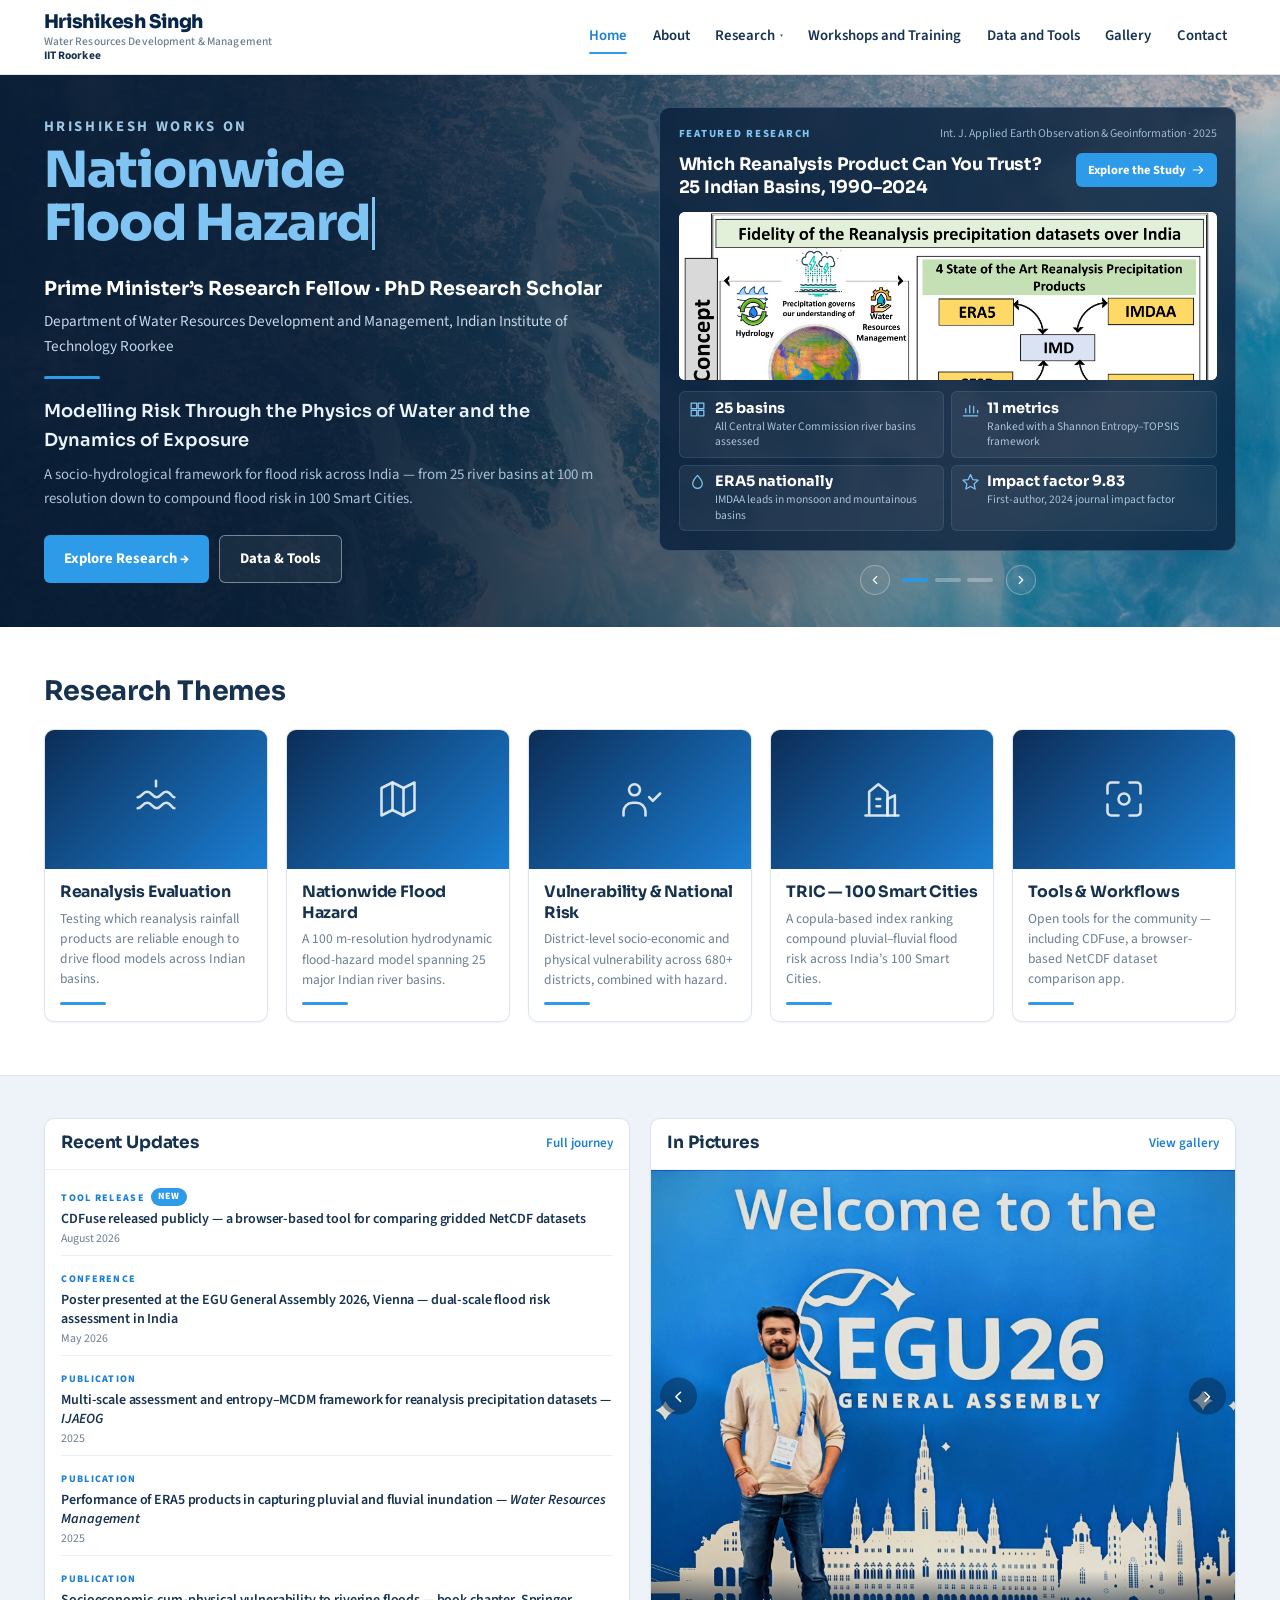
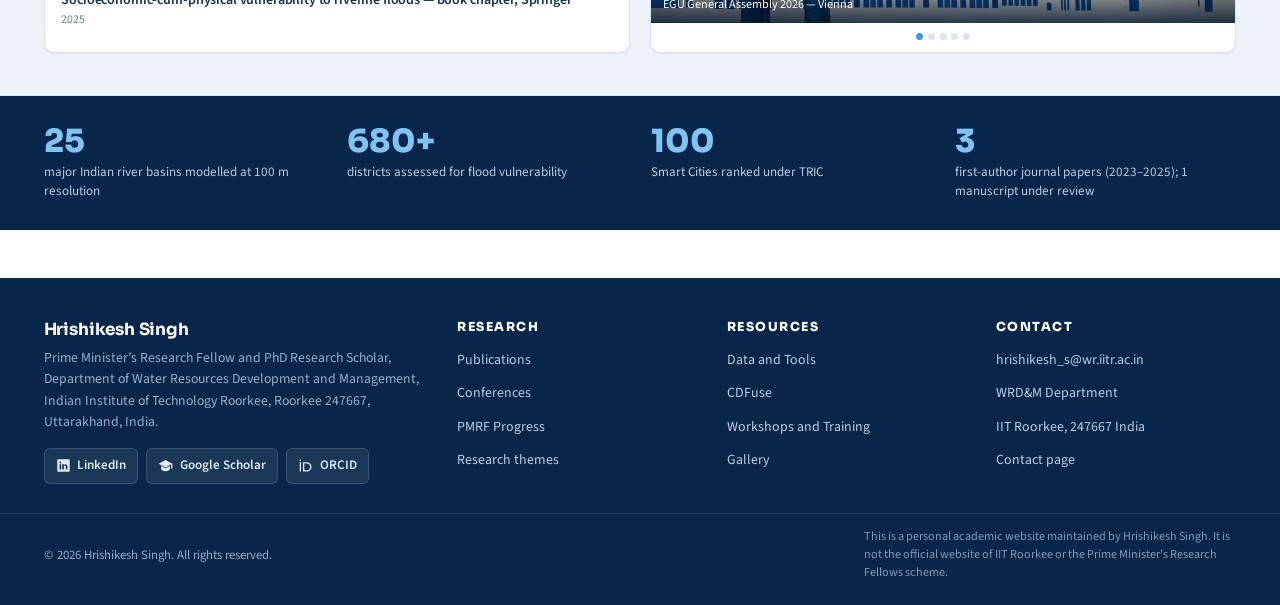
==== commit cd716d89: "Add ORCID iD across the site ORCID 0009-0003-6326-6463, from the lab's scholar details sheet.  It si" ====
--- a/index.html
+++ b/index.html
@@ -363,6 +363,10 @@
           <svg viewBox="0 0 24 24" aria-hidden="true"><path d="M12 3 1 9l11 6 9-4.91V17h2V9L12 3zm0 13.5L5 12.79V17c0 2.21 3.13 4 7 4s7-1.79 7-4v-4.21l-7 3.71z"/></svg>
           Google Scholar
         </a>
+        <a href="https://orcid.org/0009-0003-6326-6463" target="_blank" rel="noopener">
+          <svg viewBox="51 29 174 174" aria-hidden="true"><path d="M86.3 186.2H70.9V79.1h15.4v107.1zM78.6 66.9c-5.5 0-10-4.5-10-10s4.5-10 10-10 10 4.5 10 10-4.5 10-10 10z"/><path d="M108.9 79.1h41.6c39.6 0 57 28.3 57 53.6 0 27.5-21.5 53.6-56.8 53.6h-41.8V79.1zm15.4 93.3h24.5c34.9 0 42.9-26.5 42.9-39.7 0-21.5-13.7-39.7-43.7-39.7h-23.7v79.4z"/></svg>
+          ORCID
+        </a>
       </div>
     </div>
 
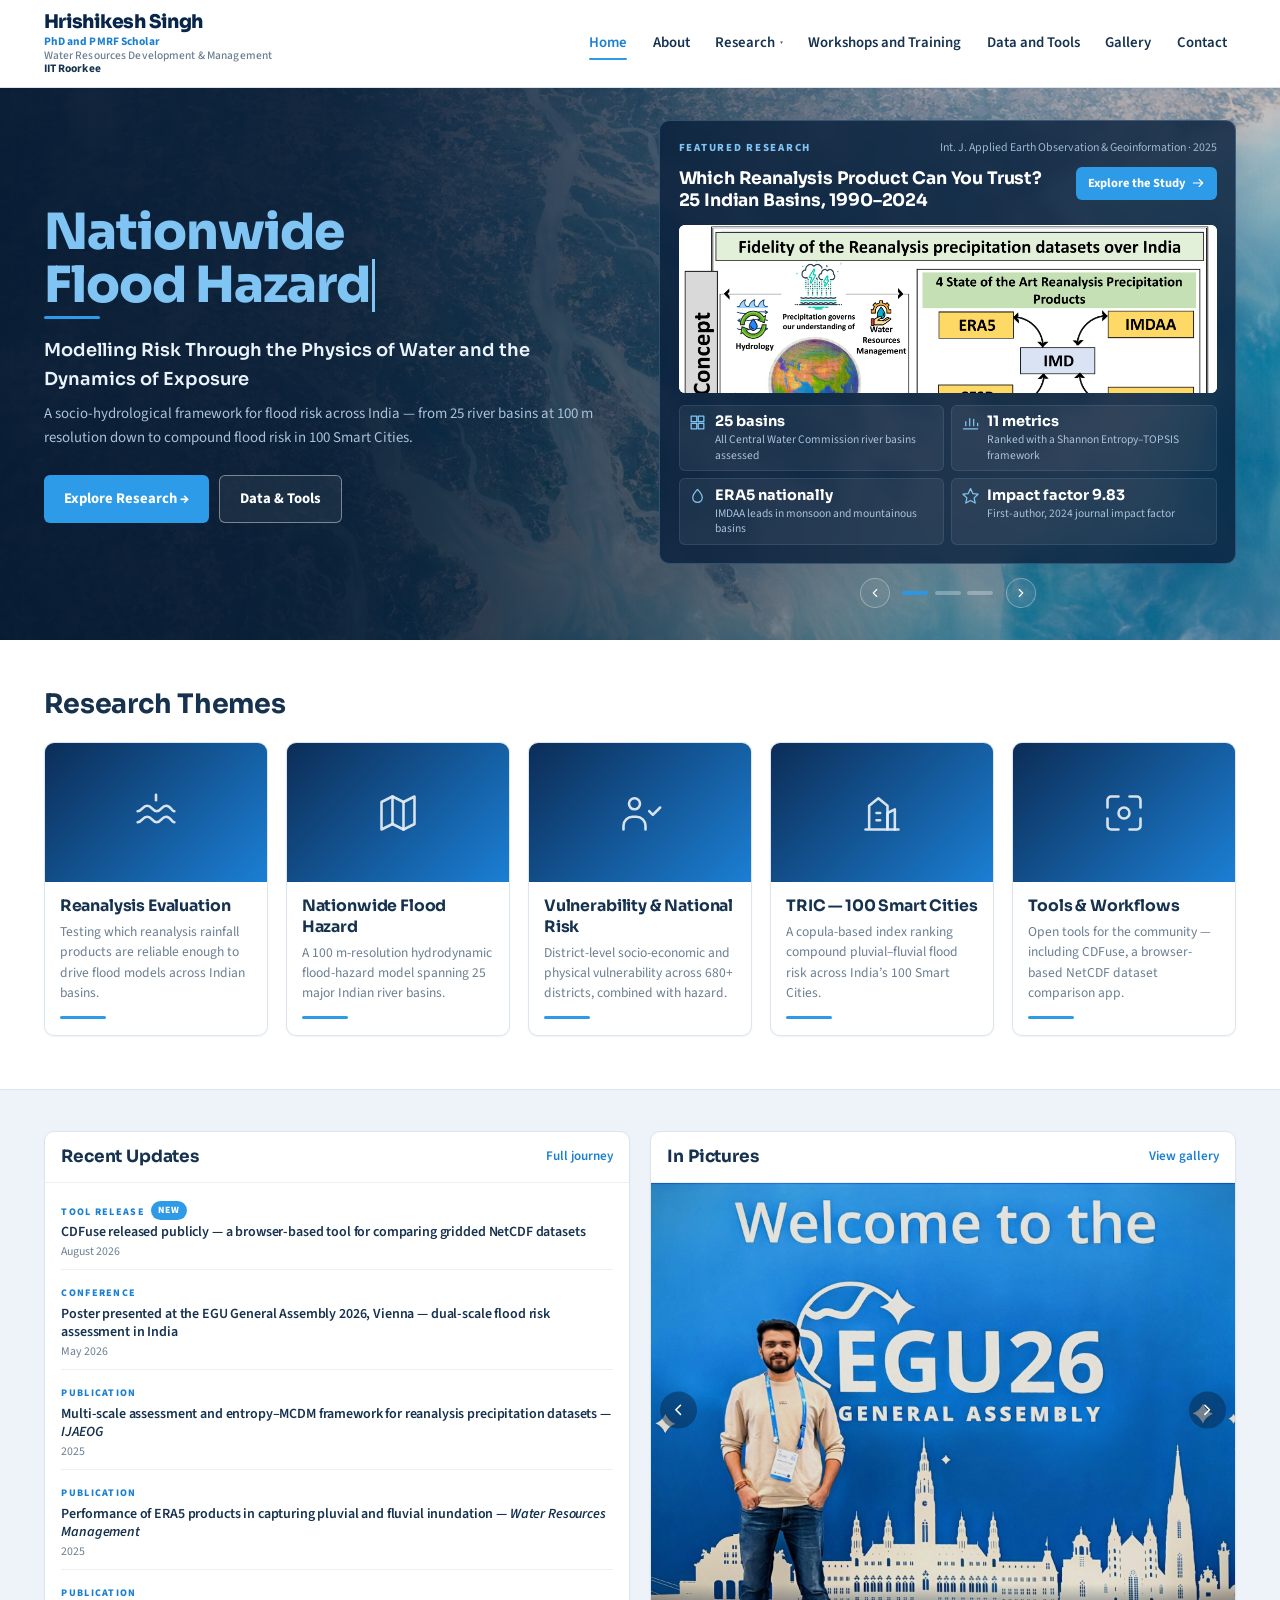
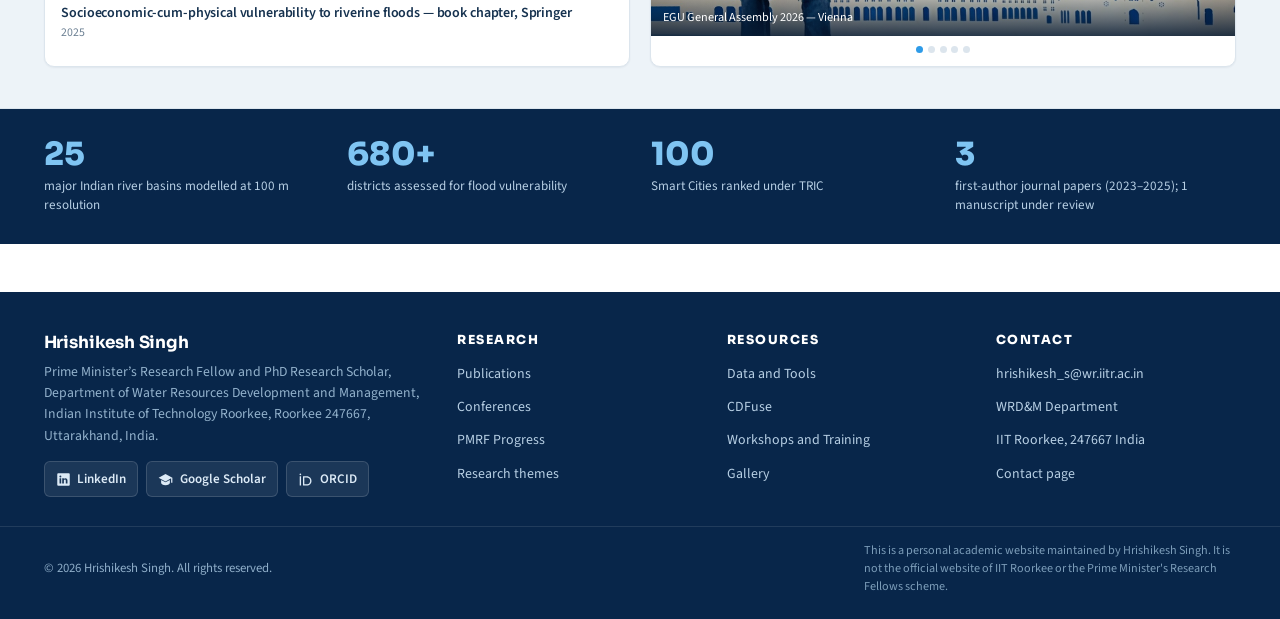
==== commit 3bb5ec17: "Move the role line into the masthead and pare back the hero The hero repeated what the masthead alre" ====
--- a/index.html
+++ b/index.html
@@ -12,7 +12,7 @@
   <div class="nav-inner">
     <div class="site-title">
       <a href="index.html">Hrishikesh Singh</a>
-      <span class="affil">Water Resources Development &amp; Management<br><b>IIT Roorkee</b></span>
+      <span class="affil"><span class="role">PhD and PMRF Scholar</span><br>Water Resources Development &amp; Management<br><b>IIT Roorkee</b></span>
     </div>
     <button class="nav-toggle" aria-label="Toggle navigation" aria-expanded="false">&#9776;</button>
     <nav class="main-nav">
@@ -44,14 +44,11 @@
 
     <div>
       <h1 class="kinetic">
-        <span class="kinetic-eyebrow">Hrishikesh works on</span>
         <span class="kinetic-line" id="heroRotate" aria-hidden="true"
               data-phrases='["Nationwide Flood Hazard","Hydrodynamic Flood Modelling","Socio-hydrological Vulnerability","Compound Urban Flood Risk","Hydroclimatic Extremes"]'>Nationwide Flood Hazard</span>
       </h1>
       <p class="sr-only">Hrishikesh Singh works on nationwide flood hazard modelling, hydrodynamic flood simulation, socio-hydrological vulnerability, compound urban flood risk, and hydroclimatic extremes.</p>
 
-      <p class="hero-name">Prime Minister&rsquo;s Research Fellow &middot; PhD Research Scholar</p>
-      <p class="hero-position">Department of Water Resources Development and Management, Indian Institute of Technology Roorkee</p>
       <hr class="hero-rule">
       <p class="hero-keywords">Modelling Risk Through the Physics of Water and the Dynamics of Exposure</p>
       <p class="hero-caption">A socio-hydrological framework for flood risk across India &mdash; from 25 river basins at 100&nbsp;m resolution down to compound flood risk in 100 Smart Cities.</p>
--- a/css/style.css
+++ b/css/style.css
@@ -177,6 +177,10 @@
   color: var(--ink);
   font-weight: 700;
 }
+.site-title .affil .role {
+  color: var(--blue-600);
+  font-weight: 700;
+}
 
 .nav-toggle {
   display: none;
@@ -310,18 +314,8 @@
   align-items: center;
 }
 
-/* Kinetic headline — eyebrow above, rotating phrase below. */
+/* Kinetic headline — a single rotating phrase. */
 .kinetic { margin: 0; }
-.kinetic-eyebrow {
-  display: block;
-  font-family: var(--font);
-  font-size: clamp(13px, 1.15vw, 17px);
-  font-weight: 700;
-  letter-spacing: .18em;
-  text-transform: uppercase;
-  color: #9FC4E4;
-  margin-bottom: .5rem;
-}
 .kinetic-line {
   display: block;
   font-family: var(--font-display);
@@ -346,20 +340,8 @@
   .kinetic-line .cursor { animation: none; }
 }
 
-.hero-name {
-  font-family: var(--font-display);
-  font-size: clamp(1.05rem, 1.5vw, 1.3rem);
-  font-weight: 700;
-  color: #fff;
-  margin: 1.2rem 0 .3rem;
-}
-.hero-position {
-  font-size: .95rem;
-  color: #C3D7E8;
-  margin: 0 0 1.1rem;
-  max-width: 34rem;
-}
 .hero-rule {
+  margin-top: 1.4rem;
   width: 56px; height: 3px;
   background: var(--blue);
   border: none;
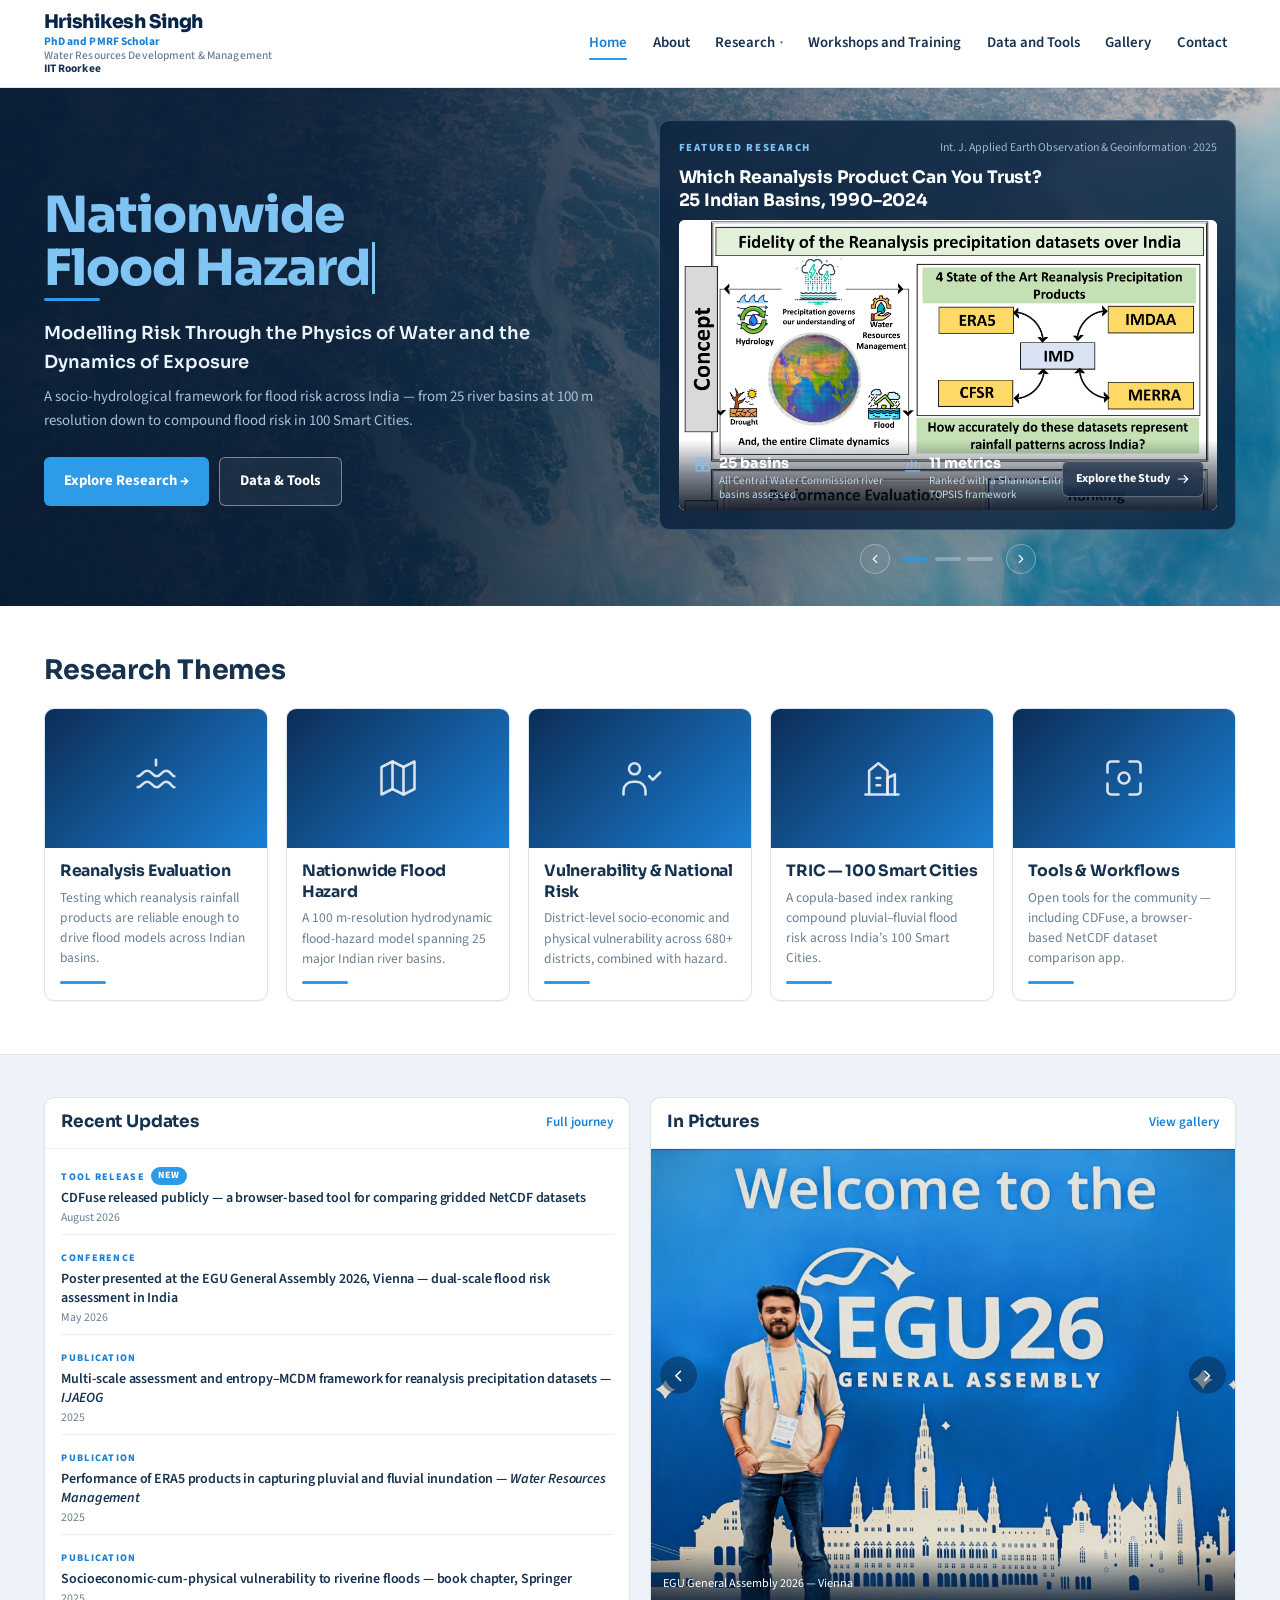
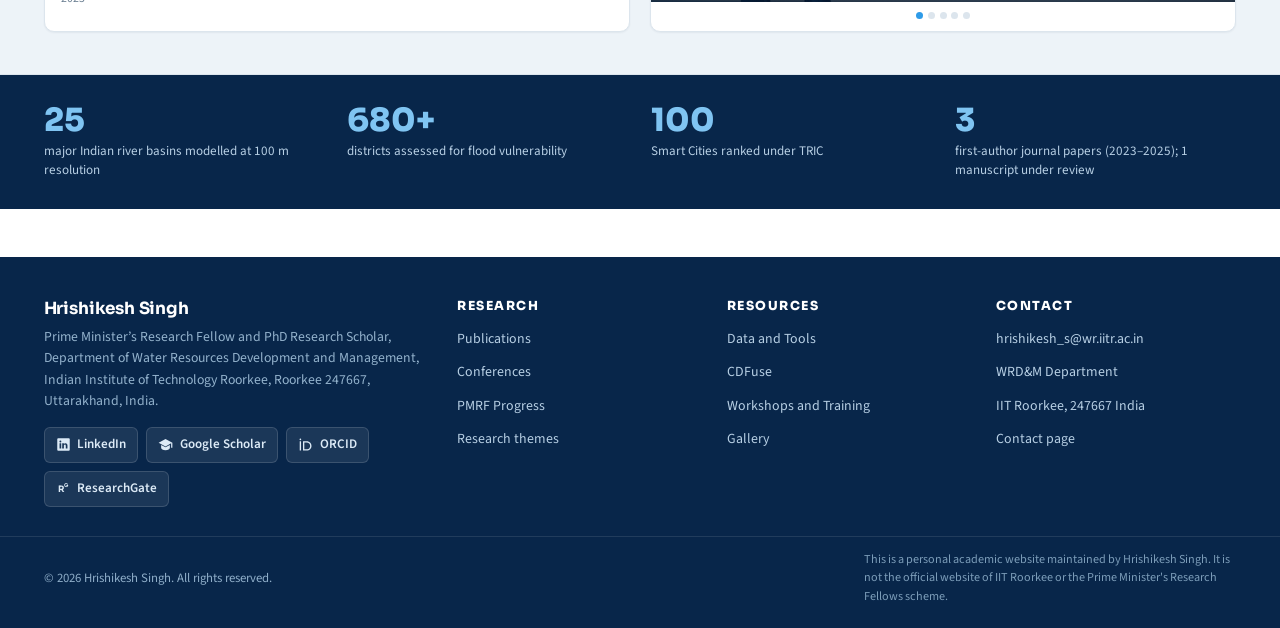
==== commit 74fc59fd: "Add ResearchGate to the footer on every page Monochrome, unlike the About page's coloured marks: the" ====
--- a/index.html
+++ b/index.html
@@ -364,6 +364,10 @@
           <svg viewBox="51 29 174 174" aria-hidden="true"><path d="M86.3 186.2H70.9V79.1h15.4v107.1zM78.6 66.9c-5.5 0-10-4.5-10-10s4.5-10 10-10 10 4.5 10 10-4.5 10-10 10z"/><path d="M108.9 79.1h41.6c39.6 0 57 28.3 57 53.6 0 27.5-21.5 53.6-56.8 53.6h-41.8V79.1zm15.4 93.3h24.5c34.9 0 42.9-26.5 42.9-39.7 0-21.5-13.7-39.7-43.7-39.7h-23.7v79.4z"/></svg>
           ORCID
         </a>
+        <a href="https://www.researchgate.net/profile/Hrishikesh-Singh-5" target="_blank" rel="noopener">
+          <svg viewBox="24 2 254 254" aria-hidden="true"><text x="112" y="182" text-anchor="middle" font-family="Sora, 'Source Sans 3', Helvetica, Arial, sans-serif" font-size="150" font-weight="700">R</text><text x="196" y="110" text-anchor="middle" font-family="Sora, 'Source Sans 3', Helvetica, Arial, sans-serif" font-size="88" font-weight="700">G</text></svg>
+          ResearchGate
+        </a>
       </div>
     </div>
 
--- a/css/style.css
+++ b/css/style.css
@@ -423,14 +423,25 @@
 }
 .featured.is-active { display: block; }
 
-.featured-body { padding: 1.05rem 1.15rem 1.15rem; }
+/* Three rows: the kicker strip, the title, and then a single cell that the
+   figure, the key numbers and the CTA all share. Stacking them lets the
+   numbers sit over the foot of the image and grow up it on hover, instead
+   of occupying a block of their own below it. */
+.featured-body {
+  display: grid;
+  grid-template-columns: minmax(0, 1fr);
+  grid-template-rows: auto auto minmax(0, 1fr);
+  row-gap: .55rem;
+  padding: 1.05rem 1.15rem 1.15rem;
+}
 
 .featured-head {
+  grid-row: 1;
+  grid-column: 1;
   display: flex;
   align-items: center;
   justify-content: space-between;
   gap: .75rem;
-  margin-bottom: .6rem;
 }
 .featured-head .kicker {
   font-size: .68rem;
@@ -441,14 +452,12 @@
 }
 .featured-head .ref { font-size: .74rem; color: #9DB8D0; }
 
-.featured-title-row {
-  display: flex;
-  align-items: flex-start;
-  justify-content: space-between;
-  gap: 1rem;
-  margin-bottom: .8rem;
-}
+/* The row is not a box of its own: its two children place themselves on the
+   grid above, so the CTA can move onto the image without being duplicated. */
+.featured-title-row { display: contents; }
 .featured-title-row h2 {
+  grid-row: 2;
+  grid-column: 1;
   font-size: clamp(1rem, 1.35vw, 1.2rem);
   font-weight: 700;
   color: #fff;
@@ -456,69 +465,125 @@
   line-height: 1.32;
 }
 .featured-title-row .cta {
-  flex: 0 0 auto;
+  grid-row: 3;
+  grid-column: 1;
+  align-self: end;
+  justify-self: end;
+  z-index: 4;
+  margin: 0 .85rem .85rem 0;
   display: inline-flex;
   align-items: center;
   gap: .35rem;
-  font-size: .78rem;
+  font-size: .76rem;
   font-weight: 700;
   color: #fff !important;
-  background: var(--blue);
-  padding: .42rem .75rem;
+  background: rgba(10, 32, 58, .62);
+  border: 1px solid rgba(255, 255, 255, .3);
+  backdrop-filter: blur(4px);
+  -webkit-backdrop-filter: blur(4px);
+  padding: .45rem .8rem;
   border-radius: var(--r-sm);
   text-decoration: none !important;
   white-space: nowrap;
-}
-.featured-title-row .cta:hover { background: var(--blue-600); }
+  transition: background .18s ease, border-color .18s ease;
+}
+.featured-title-row .cta:hover {
+  background: rgba(20, 55, 95, .85);
+  border-color: rgba(255, 255, 255, .5);
+}
 .featured-title-row .cta svg { width: 14px; height: 14px; }
 
-/* Journal figures are usually tall multi-panel plates, so they are fitted
-   whole rather than cropped — a centre-crop of a portrait figure shows a
-   meaningless slice. The pale backing matches typical figure whites. */
-/* A shallow band so the hero never eats a whole screen. The image fills it
-   and is anchored to the top, because journal plates are tall multi-panel
-   figures whose first row reads best — fitting one whole into a band this
-   shallow would shrink it to a sliver. It is a visual cue here; the key
-   numbers below carry the substance and the paper carries the full figure. */
+/* A fixed band rather than a ratio, so the card can never push the hero past
+   a screen however wide the deck gets. The image is anchored to the top:
+   journal plates are tall multi-panel figures whose first row reads best, and
+   the key numbers over it carry the substance. */
 .featured-figure {
-  margin: 0 0 .7rem;
+  grid-row: 3;
+  grid-column: 1;
+  position: relative;
+  height: clamp(190px, 25vw, 290px);
+  margin: 0;
   border-radius: var(--r-sm);
   overflow: hidden;
   background: #F2F7FB;
-  aspect-ratio: 16 / 5;
 }
 .featured-figure img {
+  position: absolute;
+  inset: 0;
   display: block;
   width: 100%; height: 100%;
   object-fit: cover;
   object-position: center top;
 }
 .featured-figure .fig-fallback {
+  position: absolute;
+  inset: 0;
   display: none;
-  width: 100%; height: 100%;
   align-items: center;
   justify-content: center;
   text-align: center;
   padding: 1rem;
   font-size: .8rem;
-  color: #9DB8D0;
-}
-
-/* Four key numbers under each featured study. */
+  color: #6B8AA6;
+}
+
+/* Four key numbers per study, laid over the foot of the image. Two show at
+   rest under a soft scrim; hovering the image or the strip grows the panel up
+   the image and fades the other two in. All four are always in the DOM, so
+   nothing is hidden from a reader who cannot hover — see the coarse-pointer
+   rule below, which simply shows them all. */
 .stat-grid {
+  grid-row: 3;
+  grid-column: 1;
+  align-self: end;
+  justify-self: stretch;
+  z-index: 3;
   display: grid;
   grid-template-columns: repeat(2, minmax(0, 1fr));
-  gap: .45rem;
+  gap: .35rem 1rem;
+  margin: 0;
+  padding: .85rem 7.5rem .8rem .9rem;   /* right side clears the CTA */
+  max-height: 70px;
+  overflow: hidden;
+  border-radius: 0 0 var(--r-sm) var(--r-sm);
+  background: linear-gradient(180deg,
+    rgba(5, 18, 36, 0) 0%, rgba(5, 18, 36, .52) 50%, rgba(4, 15, 30, .9) 100%);
+  cursor: pointer;
+  transition: max-height .34s cubic-bezier(.22, .68, .28, 1),
+              padding-top .34s ease,
+              background .34s ease;
 }
 .stat-grid .stat {
   display: flex;
   align-items: flex-start;
   gap: .45rem;
-  background: rgba(255, 255, 255, .055);
-  border: 1px solid rgba(126, 173, 214, .16);
-  border-radius: var(--r-sm);
-  padding: .42rem .55rem;
-}
+}
+.stat-grid .stat:nth-child(n+3) {
+  opacity: 0;
+  transform: translateY(8px);
+  transition: opacity .22s ease, transform .22s ease;
+}
+
+.featured-figure:hover ~ .stat-grid,
+.featured-figure:focus-within ~ .stat-grid,
+.stat-grid:hover,
+.stat-grid:focus-within {
+  max-height: 260px;
+  padding-top: 1.25rem;
+  background: linear-gradient(180deg,
+    rgba(4, 14, 28, .28) 0%, rgba(4, 14, 28, .76) 32%, rgba(3, 12, 25, .95) 100%);
+}
+.featured-figure:hover ~ .stat-grid .stat:nth-child(n+3),
+.featured-figure:focus-within ~ .stat-grid .stat:nth-child(n+3),
+.stat-grid:hover .stat:nth-child(n+3),
+.stat-grid:focus-within .stat:nth-child(n+3) {
+  opacity: 1;
+  transform: none;
+}
+
+/* The coarse-pointer fallback for this strip lives at the end of section 11:
+   it has to outrank the max-width overrides there, which would otherwise
+   re-clamp it on exactly the devices that cannot hover. */
 .stat-grid .stat svg {
   flex: 0 0 auto;
   width: 19px; height: 19px;
@@ -535,9 +600,9 @@
 }
 .stat-grid .stat span {
   display: block;
-  font-size: .72rem;
-  color: #A9C2D8;
-  line-height: 1.35;
+  font-size: .7rem;
+  color: #C3D7E8;
+  line-height: 1.3;
   margin-top: 2px;
 }
 
@@ -1087,11 +1152,12 @@
 .social-links a:hover {
   transform: translateY(-2px);
   border-color: var(--blue);
-  color: var(--blue-600);
   box-shadow: var(--shadow);
   text-decoration: none;
 }
-.social-links svg { width: 20px; height: 20px; fill: currentColor; display: block; }
+/* Each mark carries its own brand fills, so the tile stays white and only
+   lifts on hover rather than recolouring the logo. */
+.social-links svg { width: 22px; height: 22px; display: block; }
 
 .pi-contact {
   list-style: none;
@@ -1588,8 +1654,19 @@
   }
   nav.main-nav ul.dropdown-menu a { padding: .6rem .2rem; }
 
-  .stat-grid { grid-template-columns: minmax(0, 1fr); }
-  .featured-title-row { flex-direction: column; align-items: flex-start; gap: .55rem; }
+  .stat-grid {
+    grid-template-columns: minmax(0, 1fr);
+    padding: .75rem 1rem .7rem .9rem;
+    max-height: 56px;
+  }
+  .featured-figure:hover ~ .stat-grid,
+  .featured-figure:focus-within ~ .stat-grid,
+  .stat-grid:hover,
+  .stat-grid:focus-within { max-height: 290px; }
+  .featured-title-row .cta { margin: 0 .75rem .75rem 0; }
+  /* Taller here because a one-column strip of four is deep, and the image
+     should still be visible underneath it. */
+  .featured-figure { height: 330px; }
   .foot-grid { grid-template-columns: minmax(0, 1fr); gap: 1.4rem; }
   .lightbox-nav { width: 2.2rem; height: 2.2rem; }
   .lightbox-nav svg { width: 1.2rem; height: 1.2rem; }
@@ -1606,6 +1683,14 @@
   .panels { grid-template-columns: minmax(0, 1fr); }
 }
 
+/* Featured card, coarse pointers: there is no hover to give, so show all four
+   key numbers rather than leave two of them unreachable. Last in the file on
+   purpose — see the note in section 4. */
+@media (hover: none), (pointer: coarse) {
+  .stat-grid { max-height: none !important; overflow: visible; }
+  .stat-grid .stat:nth-child(n+3) { opacity: 1; transform: none; }
+}
+
 @media (prefers-reduced-motion: reduce) {
   * { animation-duration: .01ms !important; transition-duration: .01ms !important; }
   html { scroll-behavior: auto; }
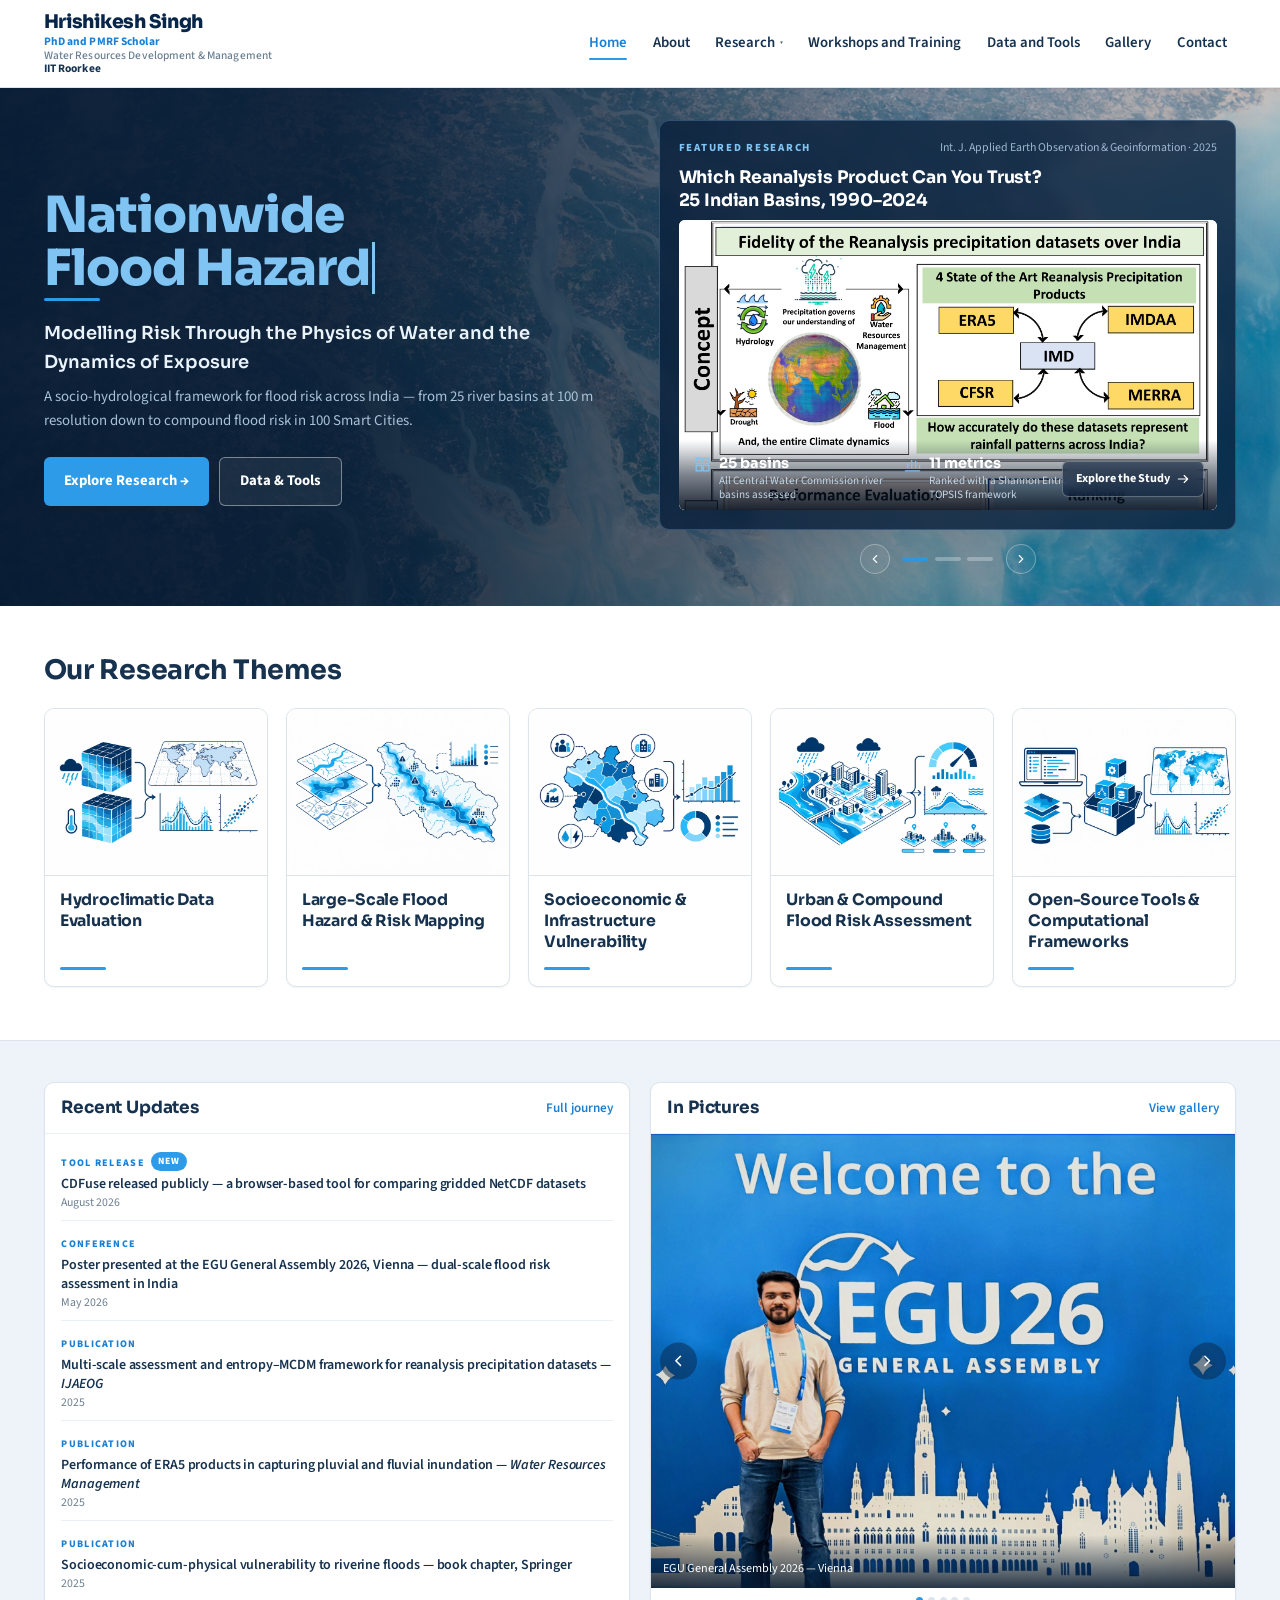
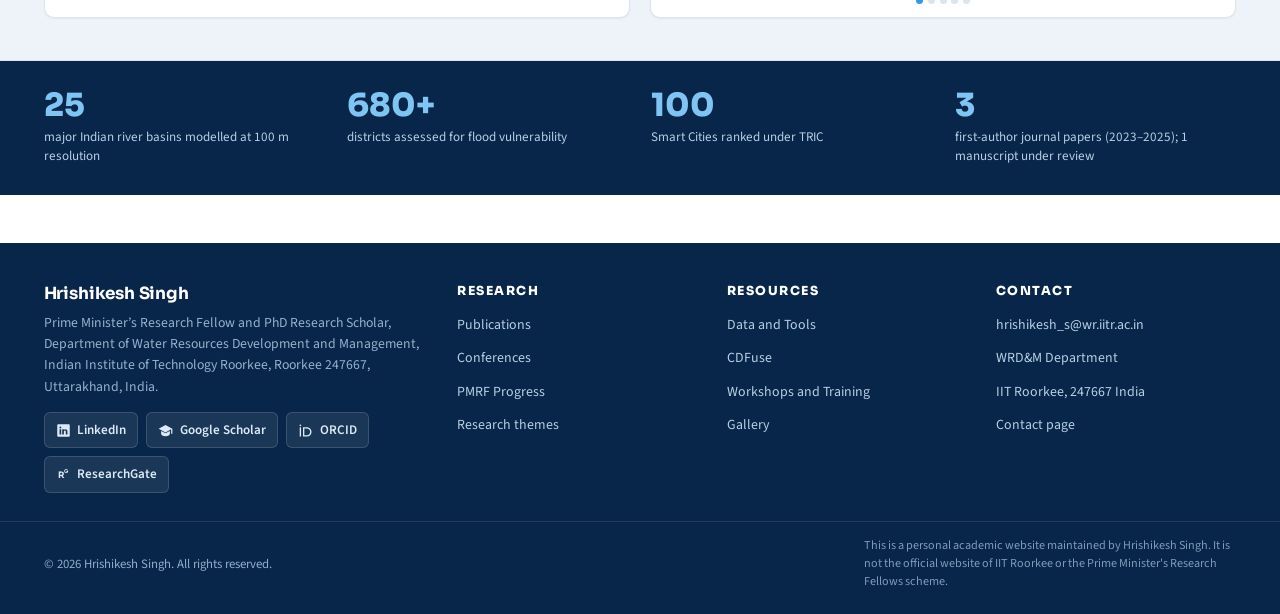
==== commit 6fa7628f: "Recast the research themes as five illustrated cards The home cards were gradient tiles with a line " ====
--- a/index.html
+++ b/index.html
@@ -187,60 +187,55 @@
 <!-- ===================== Research themes ===================== -->
 <section class="themes">
   <div class="wrap">
-    <h2>Research Themes</h2>
+    <h2>Our Research Themes</h2>
     <div class="tcards">
 
       <a class="tcard" href="about.html#research-themes">
         <div class="tcard-fig">
-          <svg viewBox="0 0 24 24" fill="none" stroke="currentColor" stroke-width="1.4" stroke-linecap="round" stroke-linejoin="round"><path d="M2 17c2.6 0 2.6-3 5.2-3s2.6 3 5.2 3 2.6-3 5.2-3 2.6 3 4.4 3"/><path d="M2 11c2.6 0 2.6-3 5.2-3s2.6 3 5.2 3 2.6-3 5.2-3 2.6 3 4.4 3"/><path d="M12 2v3"/></svg>
+          <img loading="lazy" decoding="async" src="assets/themes/theme-hydroclimatic-data.webp" alt="Gridded precipitation and temperature datasets compared against observations and ranked">
         </div>
         <div class="tcard-body">
-          <h3>Reanalysis Evaluation</h3>
-          <p>Testing which reanalysis rainfall products are reliable enough to drive flood models across Indian basins.</p>
+          <h3>Hydroclimatic Data Evaluation</h3>
           <span class="tcard-rule"></span>
         </div>
       </a>
 
       <a class="tcard" href="about.html#research-themes">
         <div class="tcard-fig">
-          <svg viewBox="0 0 24 24" fill="none" stroke="currentColor" stroke-width="1.4" stroke-linecap="round" stroke-linejoin="round"><path d="M3 6l6-3 6 3 6-3v15l-6 3-6-3-6 3z"/><path d="M9 3v15M15 6v15"/></svg>
+          <img loading="lazy" decoding="async" src="assets/themes/theme-flood-hazard-mapping.webp" alt="River network, inundation depth and settlement layers combined into a basin flood-hazard map">
         </div>
         <div class="tcard-body">
-          <h3>Nationwide Flood Hazard</h3>
-          <p>A 100&nbsp;m-resolution hydrodynamic flood-hazard model spanning 25 major Indian river basins.</p>
+          <h3>Large-Scale Flood Hazard &amp; Risk Mapping</h3>
           <span class="tcard-rule"></span>
         </div>
       </a>
 
       <a class="tcard" href="about.html#research-themes">
         <div class="tcard-fig">
-          <svg viewBox="0 0 24 24" fill="none" stroke="currentColor" stroke-width="1.4" stroke-linecap="round" stroke-linejoin="round"><circle cx="9" cy="7" r="3"/><path d="M3 21v-2a5 5 0 015-5h2a5 5 0 015 5v2"/><path d="M17 11l2 2 4-4"/></svg>
+          <img loading="lazy" decoding="async" src="assets/themes/theme-vulnerability.webp" alt="District-level socioeconomic and infrastructure indicators scored and weighted">
         </div>
         <div class="tcard-body">
-          <h3>Vulnerability &amp; National Risk</h3>
-          <p>District-level socio-economic and physical vulnerability across 680+ districts, combined with hazard.</p>
+          <h3>Socioeconomic &amp; Infrastructure Vulnerability</h3>
           <span class="tcard-rule"></span>
         </div>
       </a>
 
       <a class="tcard" href="about.html#research-themes">
         <div class="tcard-fig">
-          <svg viewBox="0 0 24 24" fill="none" stroke="currentColor" stroke-width="1.4" stroke-linecap="round" stroke-linejoin="round"><path d="M3 21h18M5 21V8l5-4 5 4v13"/><path d="M15 21V12l4-2v11"/><path d="M9 12h2M9 16h2"/></svg>
+          <img loading="lazy" decoding="async" src="assets/themes/theme-urban-compound-risk.webp" alt="Pluvial and fluvial flooding across an urban floodplain, scored into a city risk index">
         </div>
         <div class="tcard-body">
-          <h3>TRIC &mdash; 100 Smart Cities</h3>
-          <p>A copula-based index ranking compound pluvial&ndash;fluvial flood risk across India&rsquo;s 100 Smart Cities.</p>
+          <h3>Urban &amp; Compound Flood Risk Assessment</h3>
           <span class="tcard-rule"></span>
         </div>
       </a>
 
-      <a class="tcard" href="data-tools.html">
+      <a class="tcard" href="about.html#research-themes">
         <div class="tcard-fig">
-          <svg viewBox="0 0 24 24" fill="none" stroke="currentColor" stroke-width="1.4" stroke-linecap="round" stroke-linejoin="round"><path d="M9 3H5a2 2 0 00-2 2v4M15 3h4a2 2 0 012 2v4M9 21H5a2 2 0 01-2-2v-4M15 21h4a2 2 0 002-2v-4"/><circle cx="12" cy="12" r="3"/></svg>
+          <img loading="lazy" decoding="async" src="assets/themes/theme-tools-frameworks.webp" alt="Code, data layers and databases assembled into reusable analysis workflows">
         </div>
         <div class="tcard-body">
-          <h3>Tools &amp; Workflows</h3>
-          <p>Open tools for the community &mdash; including CDFuse, a browser-based NetCDF dataset comparison app.</p>
+          <h3>Open-Source Tools &amp; Computational Frameworks</h3>
           <span class="tcard-rule"></span>
         </div>
       </a>
--- a/css/style.css
+++ b/css/style.css
@@ -669,9 +669,13 @@
   text-decoration: none;
 }
 
+/* 4:3 to match the artwork, so nothing is cropped. The tint and the hairline
+   give the white-background illustrations an edge they would otherwise lack
+   against a white card. */
 .tcard-fig {
-  aspect-ratio: 16 / 10;
-  background: linear-gradient(135deg, var(--navy-800), var(--blue-600));
+  aspect-ratio: 4 / 3;
+  background: var(--panel);
+  border-bottom: 1px solid var(--line);
   display: flex;
   align-items: center;
   justify-content: center;
@@ -690,7 +694,7 @@
   font-size: .985rem;
   font-weight: 700;
   color: var(--ink);
-  margin: 0 0 .35rem;
+  margin: 0 0 .9rem;
   line-height: 1.32;
 }
 .tcard-body p {
@@ -1256,6 +1260,31 @@
   margin: .3rem 0 0;
   line-height: 1.55;
   max-width: 100ch;   /* a full-width line of 13px text is hard to track back */
+}
+
+/* Research themes: each theme is a heading and a lead sentence, followed by
+   the study records that sit under it. */
+#research-themes > .wrap > h3 {
+  font-size: 1.14rem;
+  font-weight: 700;
+  color: var(--ink);
+  margin: 2.2rem 0 .35rem;
+  padding-left: .7rem;
+  border-left: 3px solid var(--blue);
+}
+#research-themes > .wrap > h3:first-of-type { margin-top: 0; }
+.theme-lead {
+  font-size: .9rem;
+  color: var(--muted);
+  max-width: 86ch;
+  margin: 0 0 1rem;
+  padding-left: .7rem;
+}
+.card h4 {
+  font-size: .95rem;
+  font-weight: 700;
+  color: var(--ink);
+  margin: 0 0 .55rem;
 }
 
 /* Two- and three-column lists (expertise, service) */
